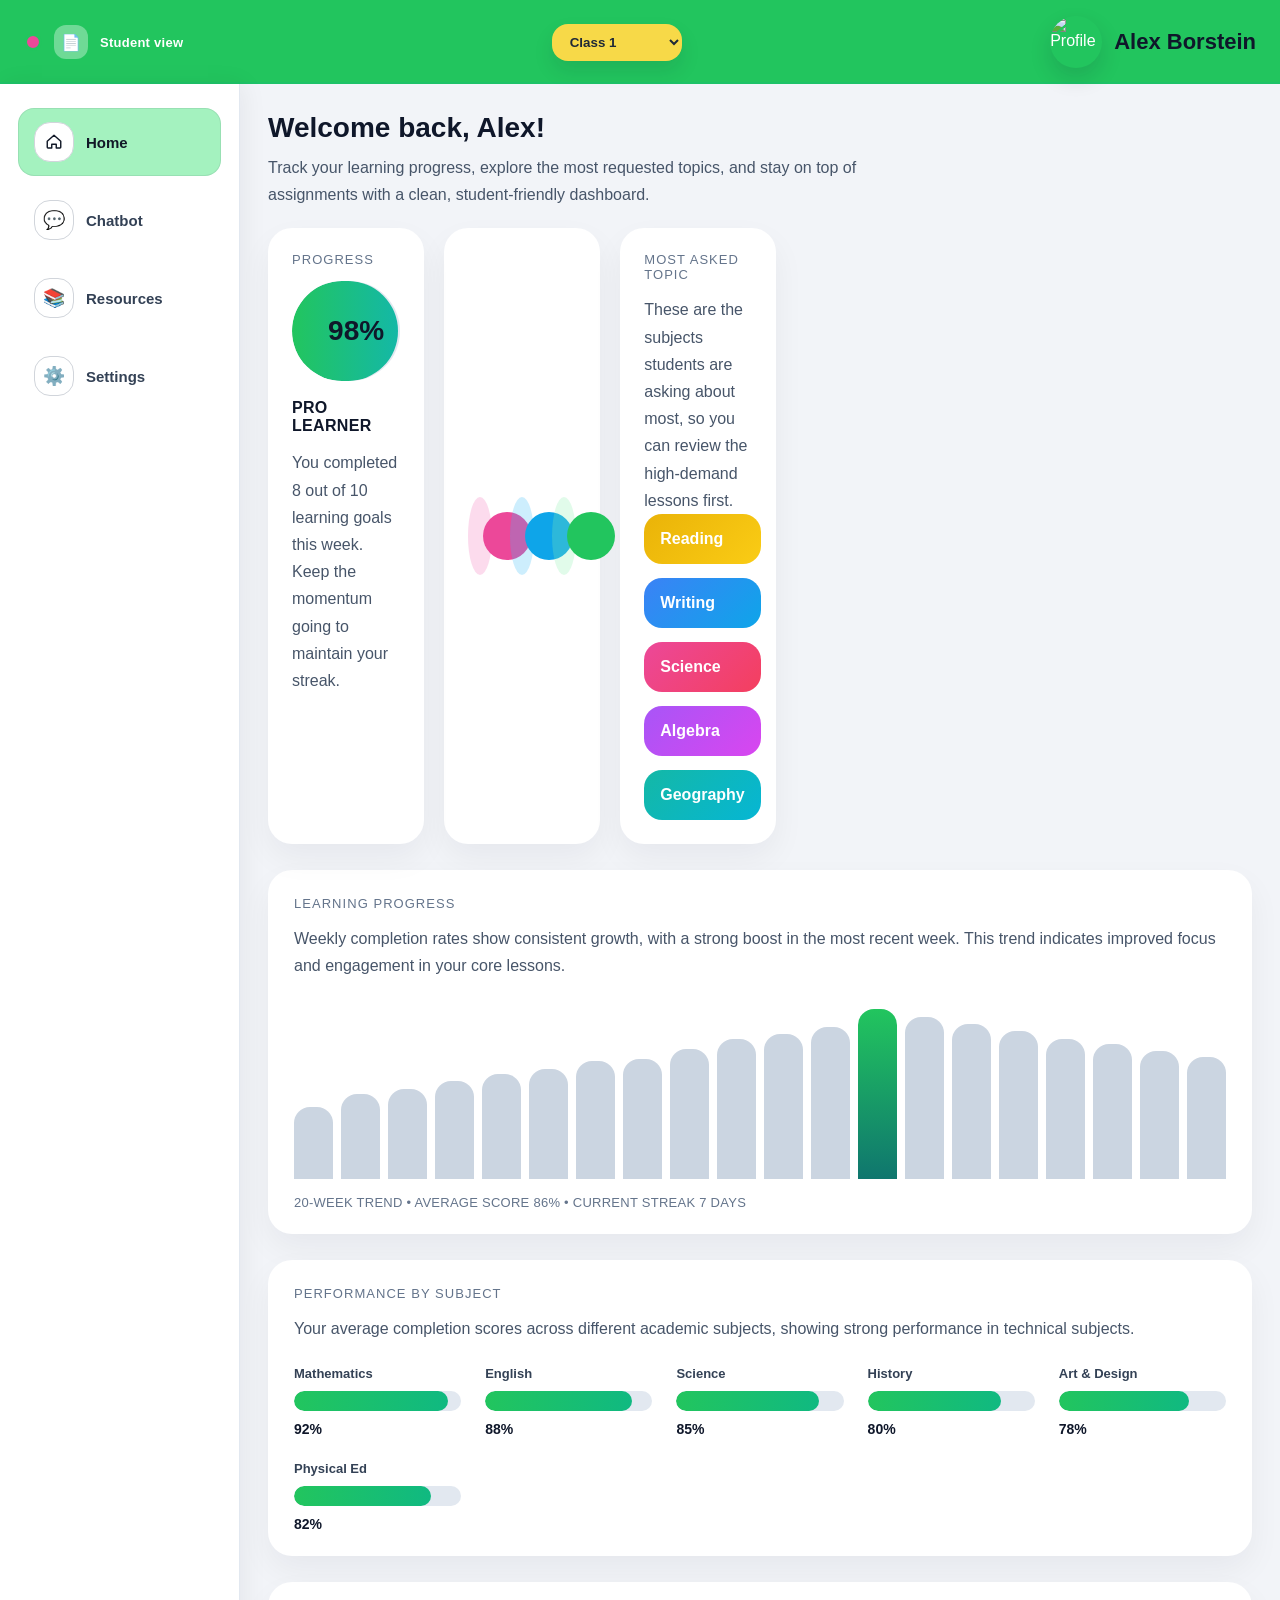
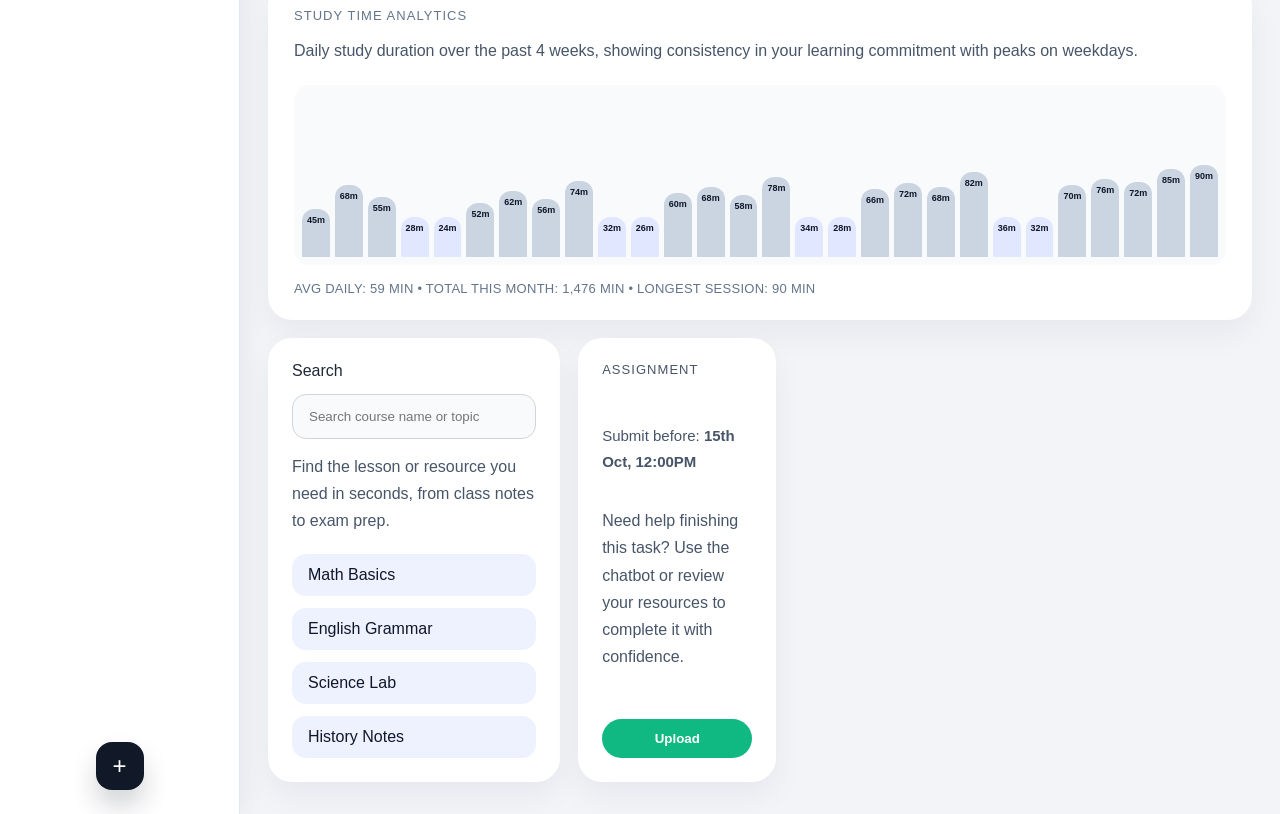
==== index.html @ 58eb0678 "updates the files" ====
﻿<!DOCTYPE html>
<html>
<head>
  <title>Student Dashboard</title>
  <link rel="stylesheet" href="css/style.css">
  <link rel="stylesheet" href="css/home.css">
  <link rel="icon" type="image/png" href="assets/logo.png">
</head>

<body>

  <!-- TOP BAR -->
  <header class="top-bar">
    <div class="top-left">
      <div class="status-dot"></div>
      <div class="top-icon">📄</div>
      <div class="top-label">Student view</div>
    </div>

    <div class="top-center">
      <select class="dropdown">
        <option>Class 1</option>
        <option>Class 2</option>
        <option>Class 3</option>
      </select>
    </div>

    <div class="top-right">
      <img src="assets/profile.png" alt="Profile" class="profile-avatar">
      <span class="profile-name">Alex Borstein</span>
    </div>
  </header>

  <!-- MAIN LAYOUT -->
  <div class="container">

    <!-- SIDEBAR -->
    <aside class="sidebar">
      <nav>
        <a href="index.html" class="nav-item active">
          <span class="nav-icon home-icon">
            <svg viewBox="0 0 24 24" fill="none" stroke="currentColor" stroke-width="1.9" stroke-linecap="round" stroke-linejoin="round">
              <path d="M3 11L12 3l9 8v8a1 1 0 0 1-1 1h-5v-5H9v5H4a1 1 0 0 1-1-1v-8Z" />
            </svg>
          </span>
          Home
        </a>
        <a href="chatbot.html" class="nav-item">
          <span class="nav-icon">💬</span>
          Chatbot
        </a>
        <a href="resources.html" class="nav-item">
          <span class="nav-icon">📚</span>
          Resources
        </a>
        <a href="settings.html" class="nav-item">
          <span class="nav-icon">⚙️</span>
          Settings
        </a>
      </nav>

      <div class="sidebar-footer">
        <button class="add-button">+</button>
      </div>
    </aside>

    <!-- CONTENT -->
    <main class="content">
      <div class="page-intro">
        <h1>Welcome back, Alex!</h1>
        <p>Track your learning progress, explore the most requested topics, and stay on top of assignments with a clean, student-friendly dashboard.</p>
      </div>
      <div class="dashboard-grid">

        <section class="summary-cards">
          <article class="card progress-card">
            <div class="card-title">Progress</div>
            <div class="progress-gauge">
              <div class="gauge-fill"></div>
              <span>98%</span>
            </div>
            <div class="card-note">PRO LEARNER</div>
            <p class="card-text">You completed 8 out of 10 learning goals this week. Keep the momentum going to maintain your streak.</p>
          </article>

          <article class="card rings-card">
            <div class="ring-list">
              <div class="ring-wrap">
                <div class="ring outer pink"></div>
                <div class="ring inner pink"></div>
              </div>
              <div class="ring-wrap">
                <div class="ring outer blue"></div>
                <div class="ring inner blue"></div>
              </div>
              <div class="ring-wrap">
                <div class="ring outer green"></div>
                <div class="ring inner green"></div>
              </div>
            </div>
          </article>

          <article class="card most-asked-card">
            <div class="card-title">Most asked topic</div>
            <p class="card-text">These are the subjects students are asking about most, so you can review the high-demand lessons first.</p>
            <div class="bar-list">
              <div class="bar-item gold"><span>Reading</span></div>
              <div class="bar-item blue"><span>Writing</span></div>
              <div class="bar-item red"><span>Science</span></div>
              <div class="bar-item purple"><span>Algebra</span></div>
              <div class="bar-item teal"><span>Geography</span></div>
            </div>
          </article>
        </section>

        <article class="card graph-card">
          <div class="card-title">Learning progress</div>
          <p class="card-text">Weekly completion rates show consistent growth, with a strong boost in the most recent week. This trend indicates improved focus and engagement in your core lessons.</p>
          <div class="graph-chart">
            <div class="bar" style="height: 72px;"></div>
            <div class="bar" style="height: 85px;"></div>
            <div class="bar" style="height: 90px;"></div>
            <div class="bar" style="height: 98px;"></div>
            <div class="bar" style="height: 105px;"></div>
            <div class="bar" style="height: 110px;"></div>
            <div class="bar" style="height: 118px;"></div>
            <div class="bar" style="height: 120px;"></div>
            <div class="bar" style="height: 130px;"></div>
            <div class="bar" style="height: 140px;"></div>
            <div class="bar" style="height: 145px;"></div>
            <div class="bar" style="height: 152px;"></div>
            <div class="bar active" style="height: 170px;"></div>
            <div class="bar" style="height: 162px;"></div>
            <div class="bar" style="height: 155px;"></div>
            <div class="bar" style="height: 148px;"></div>
            <div class="bar" style="height: 140px;"></div>
            <div class="bar" style="height: 135px;"></div>
            <div class="bar" style="height: 128px;"></div>
            <div class="bar" style="height: 122px;"></div>
          </div>
          <div class="graph-footer">20-week trend • average score 86% • current streak 7 days</div>
        </article>

        <article class="card graph-card-wide">
          <div class="card-title">Performance by subject</div>
          <p class="card-text">Your average completion scores across different academic subjects, showing strong performance in technical subjects.</p>
          <div class="subject-grid">
            <div class="subject-item">
              <div class="subject-name">Mathematics</div>
              <div class="subject-bar">
                <div class="subject-fill" style="width: 92%;"></div>
              </div>
              <div class="subject-score">92%</div>
            </div>
            <div class="subject-item">
              <div class="subject-name">English</div>
              <div class="subject-bar">
                <div class="subject-fill" style="width: 88%;"></div>
              </div>
              <div class="subject-score">88%</div>
            </div>
            <div class="subject-item">
              <div class="subject-name">Science</div>
              <div class="subject-bar">
                <div class="subject-fill" style="width: 85%;"></div>
              </div>
              <div class="subject-score">85%</div>
            </div>
            <div class="subject-item">
              <div class="subject-name">History</div>
              <div class="subject-bar">
                <div class="subject-fill" style="width: 80%;"></div>
              </div>
              <div class="subject-score">80%</div>
            </div>
            <div class="subject-item">
              <div class="subject-name">Art & Design</div>
              <div class="subject-bar">
                <div class="subject-fill" style="width: 78%;"></div>
              </div>
              <div class="subject-score">78%</div>
            </div>
            <div class="subject-item">
              <div class="subject-name">Physical Ed</div>
              <div class="subject-bar">
                <div class="subject-fill" style="width: 82%;"></div>
              </div>
              <div class="subject-score">82%</div>
            </div>
          </div>
        </article>

        <article class="card graph-card-wide">
          <div class="card-title">Study time analytics</div>
          <p class="card-text">Daily study duration over the past 4 weeks, showing consistency in your learning commitment with peaks on weekdays.</p>
          <div class="time-graph-chart">
            <div class="day-bar" style="height: 48px;"><span>45m</span></div>
            <div class="day-bar" style="height: 72px;"><span>68m</span></div>
            <div class="day-bar" style="height: 60px;"><span>55m</span></div>
            <div class="day-bar weekend" style="height: 32px;"><span>28m</span></div>
            <div class="day-bar weekend" style="height: 28px;"><span>24m</span></div>
            <div class="day-bar" style="height: 54px;"><span>52m</span></div>
            <div class="day-bar" style="height: 66px;"><span>62m</span></div>
            <div class="day-bar" style="height: 58px;"><span>56m</span></div>
            <div class="day-bar" style="height: 76px;"><span>74m</span></div>
            <div class="day-bar weekend" style="height: 35px;"><span>32m</span></div>
            <div class="day-bar weekend" style="height: 30px;"><span>26m</span></div>
            <div class="day-bar" style="height: 64px;"><span>60m</span></div>
            <div class="day-bar" style="height: 70px;"><span>68m</span></div>
            <div class="day-bar" style="height: 62px;"><span>58m</span></div>
            <div class="day-bar" style="height: 80px;"><span>78m</span></div>
            <div class="day-bar weekend" style="height: 38px;"><span>34m</span></div>
            <div class="day-bar weekend" style="height: 32px;"><span>28m</span></div>
            <div class="day-bar" style="height: 68px;"><span>66m</span></div>
            <div class="day-bar" style="height: 74px;"><span>72m</span></div>
            <div class="day-bar" style="height: 70px;"><span>68m</span></div>
            <div class="day-bar" style="height: 85px;"><span>82m</span></div>
            <div class="day-bar weekend" style="height: 40px;"><span>36m</span></div>
            <div class="day-bar weekend" style="height: 36px;"><span>32m</span></div>
            <div class="day-bar" style="height: 72px;"><span>70m</span></div>
            <div class="day-bar" style="height: 78px;"><span>76m</span></div>
            <div class="day-bar" style="height: 75px;"><span>72m</span></div>
            <div class="day-bar" style="height: 88px;"><span>85m</span></div>
            <div class="day-bar" style="height: 92px;"><span>90m</span></div>
          </div>
          <div class="time-graph-footer">Avg daily: 59 min • Total this month: 1,476 min • Longest session: 90 min</div>
        </article>

        <section class="bottom-grid">
          <article class="card search-card">
            <div class="search-header">
              <span>Search</span>
              <input type="text" placeholder="Search course name or topic" />
            </div>
            <p class="card-text">Find the lesson or resource you need in seconds, from class notes to exam prep.</p>
            <ul class="search-list">
              <li>Math Basics</li>
              <li>English Grammar</li>
              <li>Science Lab</li>
              <li>History Notes</li>
            </ul>
          </article>

          <article class="card assignment-card">
            <div class="assignment-title">Assignment</div>
            <p class="due-text">Submit before: <strong>15th Oct, 12:00PM</strong></p>
            <p class="card-text">Need help finishing this task? Use the chatbot or review your resources to complete it with confidence.</p>
            <button class="upload-button">Upload</button>
          </article>
        </section>

      </div>
    </main>

  </div>

</body>
</html>
---- css/style.css ----
﻿* {
  box-sizing: border-box;
}

body {
  margin: 0;
  font-family: 'Inter', Arial, sans-serif;
  background: #f2f4f8;
  color: #1f2937;
}

button,
input,
select {
  font-family: inherit;
}

.top-bar {
  display: flex;
  align-items: center;
  justify-content: space-between;
  padding: 16px 24px;
  background: #22c55e;
  color: #ffffff;
  min-height: 64px;
  box-shadow: inset 0 -2px 0 rgba(16, 185, 129, 0.25);
}

.top-left,
.top-right {
  display: flex;
  align-items: center;
  gap: 12px;
}

.top-center {
  flex: 1;
  display: flex;
  justify-content: center;
}

.status-dot {
  width: 18px;
  height: 18px;
  border-radius: 50%;
  background: #ec4899;
  border: 3px solid #22c55e;
}

.top-icon {
  width: 34px;
  height: 34px;
  display: grid;
  place-items: center;
  background: rgba(255, 255, 255, 0.35);
  border-radius: 12px;
  font-size: 16px;
}

.top-label {
  font-weight: 700;
  font-size: 13px;
  letter-spacing: 0.02em;
}

.dropdown {
  padding: 10px 14px;
  border-radius: 16px;
  border: none;
  background-color: #f7d948;
  color: #1f2937;
  font-weight: 700;
  min-width: 130px;
  box-shadow: 0 10px 20px rgba(15, 23, 42, 0.1);
}

.profile-avatar {
  width: 52px;
  height: 52px;
  border-radius: 50%;
  object-fit: cover;
  box-shadow: 0 10px 22px rgba(15, 23, 42, 0.14);
}

.profile-name {
  font-size: 22px;
  font-weight: 700;
  color: #0f172a;
}

.container {
  display: grid;
  grid-template-columns: 240px 1fr;
  min-height: calc(100vh - 64px);
}

.sidebar {
  padding: 24px 18px;
  background: #ffffff;
  border-right: 1px solid #e2e8f0;
  box-shadow: 4px 0 24px rgba(15, 23, 42, 0.06);
  display: flex;
  flex-direction: column;
  justify-content: space-between;
}

nav {
  display: flex;
  flex-direction: column;
  gap: 10px;
}

.nav-item {
  display: flex;
  align-items: center;
  gap: 12px;
  padding: 14px 16px;
  border-radius: 16px;
  text-decoration: none;
  color: #334155;
  font-size: 15px;
  font-weight: 700;
  transition: transform 0.2s ease, background 0.2s ease, box-shadow 0.2s ease;
}

.nav-item:hover {
  background: #f4f9f5;
  transform: translateX(2px);
}

.nav-item.active {
  background: #a4f2bf;
  color: #111827;
  box-shadow: inset 0 0 0 1px rgba(15, 23, 42, 0.08);
}

.nav-icon {
  width: 40px;
  height: 40px;
  display: grid;
  place-items: center;
  border-radius: 16px;
  background: #ffffff;
  color: #111827;
  font-size: 18px;
  border: 1px solid #d1d5db;
}

.nav-item.active .nav-icon {
  background: #ffffff;
  border-color: #d1d5db;
}

.nav-item .nav-icon svg {
  width: 18px;
  height: 18px;
}

.sidebar-footer {
  display: flex;
  justify-content: center;
  margin-top: 16px;
}

.add-button {
  width: 48px;
  height: 48px;
  border-radius: 16px;
  border: none;
  background: #111827;
  color: white;
  font-size: 24px;
  cursor: pointer;
  box-shadow: 0 16px 26px rgba(17, 24, 39, 0.18);
}


.content {
  padding: 28px 28px 32px 28px;
}


.content {
  padding: 28px 28px 32px 28px;
}

.page-intro {
  margin-bottom: 20px;
}

.page-intro h1 {
  margin: 0;
  font-size: 28px;
  color: #0f172a;
}

.page-intro p {
  margin: 10px 0 0;
  color: #475569;
  max-width: 620px;
  line-height: 1.7;
}

.card-text {
  margin: 14px 0 0;
  color: #475569;
  line-height: 1.7;
}

.dashboard-grid {
  display: grid;
  gap: 18px;
  grid-template-columns: 1fr 0.9fr;
}

.summary-cards,
.side-cards {
  display: grid;
  gap: 20px;
}

.summary-cards {
  grid-template-columns: repeat(3, minmax(0, 1fr));
}

.card {
  background: white;
  border-radius: 24px;
  padding: 24px;
  box-shadow: 0 14px 32px rgba(15, 23, 42, 0.05);
}

.card-title {
  display: block;
  margin-bottom: 14px;
  font-size: 13px;
  letter-spacing: 0.08em;
  text-transform: uppercase;
  color: #64748b;
}
---- css/home.css ----
.progress-card {
  position: relative;
}

.progress-gauge {
  position: relative;
  width: 100%;
  height: 100px;
  border-radius: 90px;
  background: #e2e8f0;
  overflow: hidden;
}

.gauge-fill {
  position: absolute;
  left: 0;
  top: 0;
  bottom: 0;
  width: 98%;
  background: linear-gradient(90deg, #22c55e, #14b8a6);
  border-radius: 90px;
}

.progress-gauge span {
  position: absolute;
  right: 16px;
  top: 50%;
  transform: translateY(-50%);
  font-size: 28px;
  font-weight: 800;
  color: #0f172a;
}

.card-note {
  margin-top: 18px;
  color: #0f172a;
  font-weight: 700;
  letter-spacing: 0.02em;
}

.stat-card p,
.topic-card p,
.assignment-card p {
  margin: 0;
  line-height: 1.7;
  color: #475569;
}

.rings-card {
  display: flex;
  align-items: center;
  justify-content: center;
  min-height: 170px;
}

.ring-list {
  display: flex;
  align-items: center;
  justify-content: space-between;
  gap: 18px;
  width: 100%;
}

.ring-wrap {
  position: relative;
  width: 78px;
  height: 78px;
}

.ring {
  border-radius: 50%;
  position: absolute;
  top: 0;
  left: 0;
}

.ring.outer {
  width: 100%;
  height: 100%;
  opacity: 0.25;
}

.ring.inner {
  width: 48px;
  height: 48px;
  top: 15px;
  left: 15px;
}

.ring.pink.outer { background: #f472b6; }
.ring.pink.inner { background: #ec4899; }

.ring.blue.outer { background: #38bdf8; }
.ring.blue.inner { background: #0ea5e9; }

.ring.green.outer { background: #86efac; }
.ring.green.inner { background: #22c55e; }

.most-asked-card .bar-list {
  display: grid;
  gap: 14px;
}

.bar-item {
  display: flex;
  align-items: center;
  justify-content: space-between;
  padding: 16px;
  border-radius: 18px;
  color: white;
  font-weight: 700;
}

.bar-item.gold {
  background: linear-gradient(135deg, #eab308, #facc15);
}

.bar-item.blue {
  background: linear-gradient(135deg, #3b82f6, #0ea5e9);
}

.bar-item.red {
  background: linear-gradient(135deg, #ec4899, #f43f5e);
}

.bar-item.purple {
  background: linear-gradient(135deg, #a855f7, #d946ef);
}

.bar-item.teal {
  background: linear-gradient(135deg, #14b8a6, #06b6d4);
}

.graph-card {
  grid-column: 1 / -1;
  padding: 26px 26px 24px 26px;
  margin-top: 8px;
}

.graph-card .card-text {
  margin-top: 10px;
}

.graph-chart {
  display: flex;
  align-items: flex-end;
  gap: 8px;
  margin-top: 20px;
  min-height: 180px;
}

.graph-footer {
  margin-top: 16px;
  color: #64748b;
  font-size: 13px;
  letter-spacing: 0.02em;
  text-transform: uppercase;
}

.graph-card-wide {
  grid-column: 1 / -1;
  margin-top: 8px;
  padding: 26px 26px 24px 26px;
}

.subject-grid {
  display: grid;
  grid-template-columns: repeat(auto-fit, minmax(140px, 1fr));
  gap: 24px;
  margin-top: 24px;
}

.subject-item {
  display: flex;
  flex-direction: column;
  gap: 10px;
}

.subject-name {
  font-size: 13px;
  font-weight: 700;
  color: #334155;
}

.subject-bar {
  width: 100%;
  height: 20px;
  background: #e2e8f0;
  border-radius: 12px;
  overflow: hidden;
}

.subject-fill {
  height: 100%;
  background: linear-gradient(90deg, #22c55e, #10b981);
  border-radius: 12px;
}

.subject-score {
  font-size: 14px;
  font-weight: 800;
  color: #0f172a;
}

.time-graph-chart {
  display: flex;
  align-items: flex-end;
  gap: 5px;
  margin-top: 20px;
  min-height: 180px;
  padding: 16px 8px 8px;
  background: #f8fafc;
  border-radius: 16px;
}

.day-bar {
  flex: 1;
  min-height: 40px;
  border-radius: 12px 12px 0 0;
  background: #cbd5e1;
  position: relative;
}

.day-bar.weekend {
  background: #e0e7ff;
}

.day-bar span {
  position: absolute;
  top: 6px;
  left: 50%;
  transform: translateX(-50%);
  font-size: 9px;
  font-weight: 700;
  color: #0f172a;
  width: 100%;
  text-align: center;
}

.time-graph-footer {
  margin-top: 16px;
  color: #64748b;
  font-size: 13px;
  letter-spacing: 0.02em;
  text-transform: uppercase;
}

.search-card input {
  width: 100%;
  padding: 12px 14px;
  margin-top: 14px;
  border-radius: 12px;
  border: 1px solid #cbd5e1;
  background: #f8fafc;
}

.assignment-card {
  display: flex;
  flex-direction: column;
  justify-content: space-between;
  min-height: 210px;
}

.bar {
  flex: 1;
  min-height: 70px;
  border-radius: 16px 16px 0 0;
  background: #cbd5e1;
  position: relative;
}

.bar.highlight,
.bar.active {
  background: linear-gradient(180deg, #22c55e, #0f766e);
}

.bar span {
  position: absolute;
  top: 10px;
  left: 50%;
  transform: translateX(-50%);
  font-size: 10px;
  font-weight: 800;
  color: #0f172a;
}

.bottom-grid {
  display: grid;
  grid-template-columns: 1.4fr 0.95fr;
  gap: 18px;
}

.search-card input {
  width: 100%;
  padding: 14px 16px;
  margin-top: 14px;
  border-radius: 14px;
  border: 1px solid #d1d5db;
  background: #f8fafc;
}

.search-list {
  list-style: none;
  padding: 0;
  margin: 20px 0 0 0;
  display: grid;
  gap: 12px;
}

.search-list li {
  padding: 12px 16px;
  background: #eef2ff;
  border-radius: 14px;
  color: #0f172a;
}

.assignment-card {
  display: flex;
  flex-direction: column;
  justify-content: space-between;
  min-height: 210px;
}

.assignment-title {
  font-size: 13px;
  text-transform: uppercase;
  letter-spacing: 0.08em;
  color: #475569;
  margin-bottom: 14px;
}

.due-text {
  font-size: 15px;
  color: #334155;
  line-height: 1.7;
}

.upload-button {
  margin-top: 16px;
  padding: 12px 18px;
  border-radius: 999px;
  border: none;
  background: #10b981;
  color: white;
  font-weight: 700;
  cursor: pointer;
  transition: background 0.2s ease;
}

.upload-button:hover {
  background: #0f766e;
}

@media (max-width: 1200px) {
  .dashboard-grid {
    grid-template-columns: 1fr;
  }
  .bottom-grid {
    grid-template-columns: 1fr;
  }
  .summary-cards {
    grid-template-columns: 1fr;
  }
  .top-bar {
    flex-wrap: wrap;
    gap: 14px;
  }
  .container {
    grid-template-columns: 1fr;
  }
}
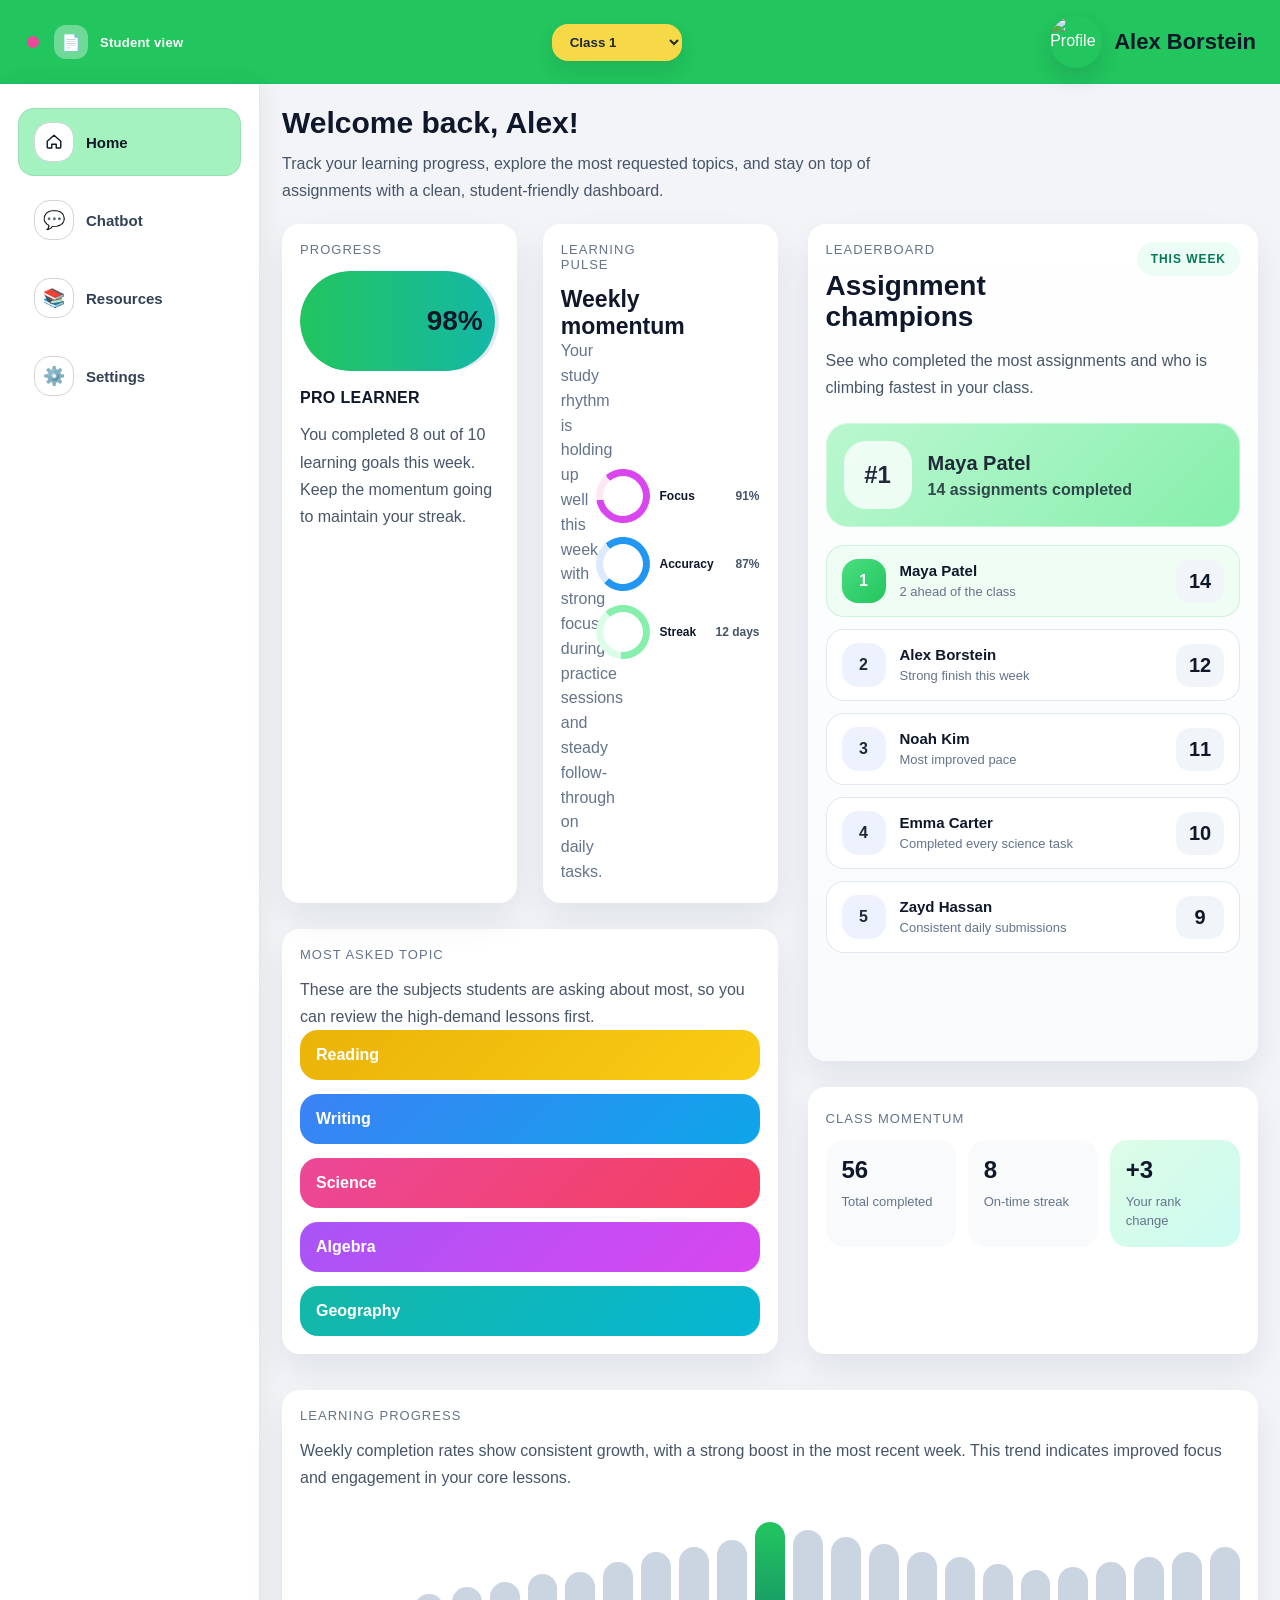
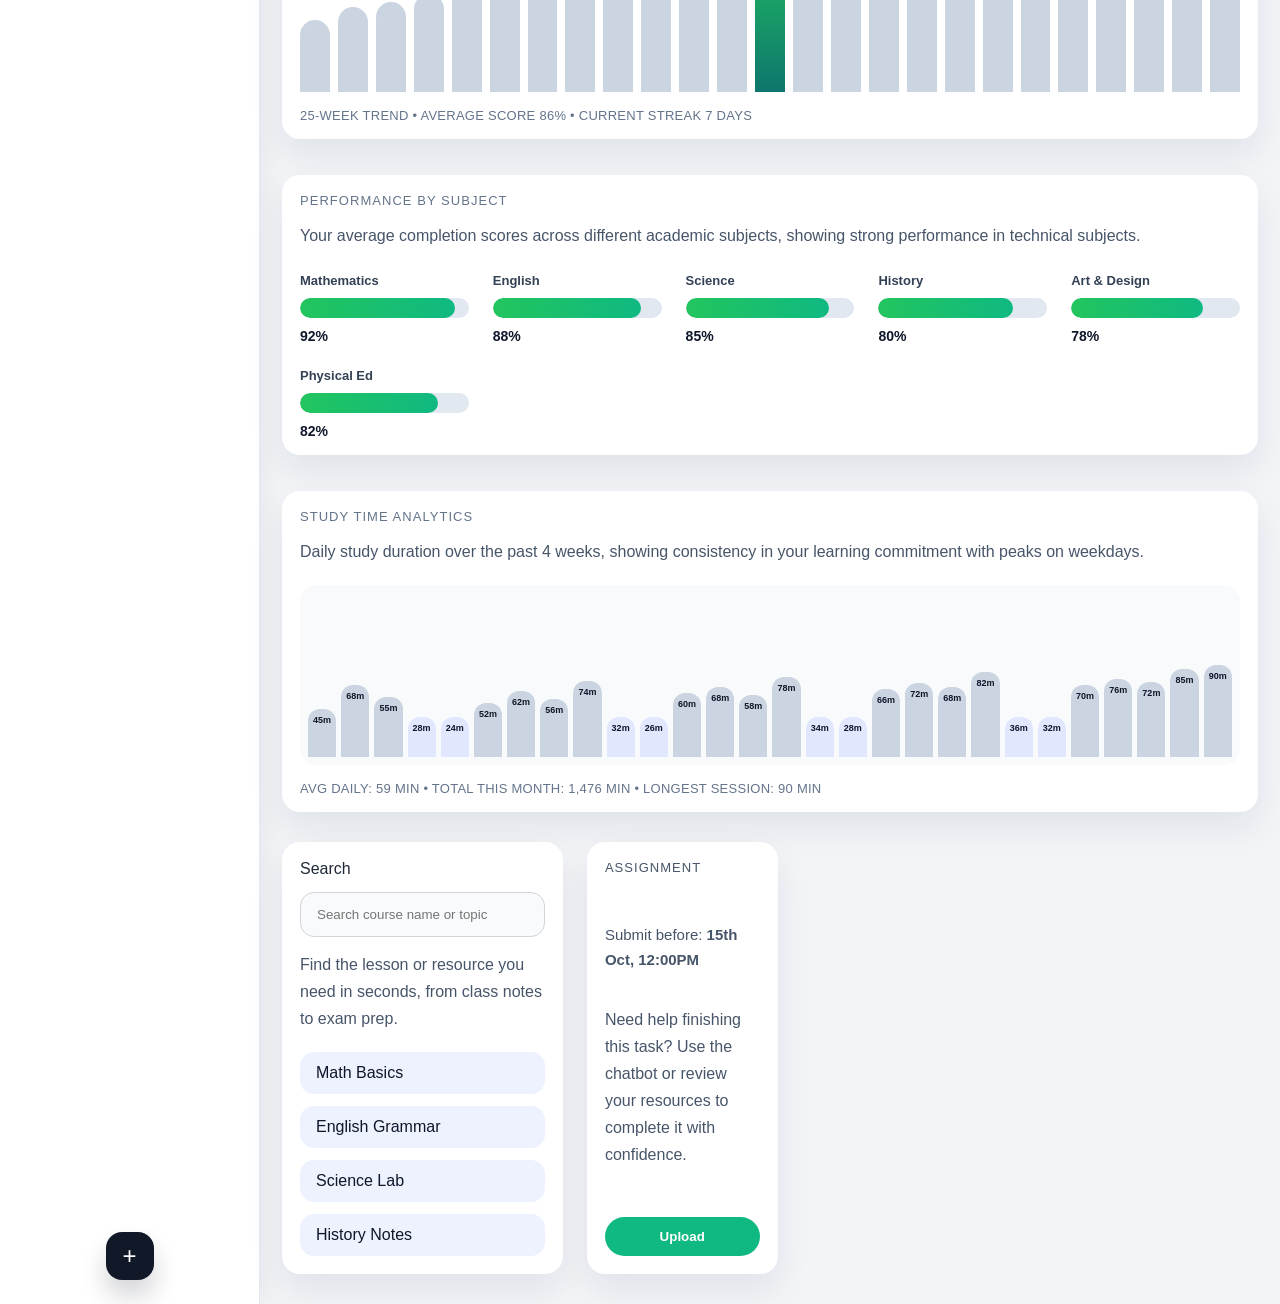
==== commit 0d0b8801: ""Made some changes to the Home and Chatbot page" Co-authored-by: Copilot <copilot@github.com>" ====
--- a/index.html
+++ b/index.html
@@ -84,18 +84,34 @@
           </article>
 
           <article class="card rings-card">
-            <div class="ring-list">
-              <div class="ring-wrap">
-                <div class="ring outer pink"></div>
-                <div class="ring inner pink"></div>
-              </div>
-              <div class="ring-wrap">
-                <div class="ring outer blue"></div>
-                <div class="ring inner blue"></div>
-              </div>
-              <div class="ring-wrap">
-                <div class="ring outer green"></div>
-                <div class="ring inner green"></div>
+            <div class="rings-layout">
+              <div class="rings-copy">
+                <div class="card-title">Learning Pulse</div>
+                <h3>Weekly momentum</h3>
+                <p class="ring-summary">Your study rhythm is holding up well this week, with strong focus during practice sessions and steady follow-through on daily tasks.</p>
+              </div>
+              <div class="ring-list">
+                <div class="ring-stat">
+                  <div class="ring-wrap arc-ring pink">
+                    <div class="ring-hole"></div>
+                  </div>
+                  <strong>Focus</strong>
+                  <span>91%</span>
+                </div>
+                <div class="ring-stat">
+                  <div class="ring-wrap arc-ring blue">
+                    <div class="ring-hole"></div>
+                  </div>
+                  <strong>Accuracy</strong>
+                  <span>87%</span>
+                </div>
+                <div class="ring-stat">
+                  <div class="ring-wrap arc-ring green">
+                    <div class="ring-hole"></div>
+                  </div>
+                  <strong>Streak</strong>
+                  <span>12 days</span>
+                </div>
               </div>
             </div>
           </article>
@@ -112,6 +128,88 @@
             </div>
           </article>
         </section>
+
+        <aside class="side-cards">
+          <article class="card leaderboard-card">
+            <div class="leaderboard-header">
+              <div>
+                <div class="card-title">Leaderboard</div>
+                <h2>Assignment champions</h2>
+              </div>
+              <div class="leaderboard-badge">This week</div>
+            </div>
+            <p class="card-text">See who completed the most assignments and who is climbing fastest in your class.</p>
+
+            <div class="leaderboard-top">
+              <div class="leaderboard-crown">#1</div>
+              <div class="leaderboard-top-copy">
+                <strong>Maya Patel</strong>
+                <span>14 assignments completed</span>
+              </div>
+            </div>
+
+            <div class="leaderboard-list">
+              <div class="leaderboard-row leader-first">
+                <div class="leader-rank">1</div>
+                <div class="leader-student">
+                  <strong>Maya Patel</strong>
+                  <span>2 ahead of the class</span>
+                </div>
+                <div class="leader-score">14</div>
+              </div>
+              <div class="leaderboard-row">
+                <div class="leader-rank">2</div>
+                <div class="leader-student">
+                  <strong>Alex Borstein</strong>
+                  <span>Strong finish this week</span>
+                </div>
+                <div class="leader-score">12</div>
+              </div>
+              <div class="leaderboard-row">
+                <div class="leader-rank">3</div>
+                <div class="leader-student">
+                  <strong>Noah Kim</strong>
+                  <span>Most improved pace</span>
+                </div>
+                <div class="leader-score">11</div>
+              </div>
+              <div class="leaderboard-row">
+                <div class="leader-rank">4</div>
+                <div class="leader-student">
+                  <strong>Emma Carter</strong>
+                  <span>Completed every science task</span>
+                </div>
+                <div class="leader-score">10</div>
+              </div>
+              <div class="leaderboard-row">
+                <div class="leader-rank">5</div>
+                <div class="leader-student">
+                  <strong>Zayd Hassan</strong>
+                  <span>Consistent daily submissions</span>
+                </div>
+                <div class="leader-score">9</div>
+              </div>
+            </div>
+          </article>
+
+          <article class="card leaderboard-summary-card">
+            <div class="card-title">Class Momentum</div>
+            <div class="leaderboard-summary-grid">
+              <div class="summary-pill">
+                <strong>56</strong>
+                <span>Total completed</span>
+              </div>
+              <div class="summary-pill">
+                <strong>8</strong>
+                <span>On-time streak</span>
+              </div>
+              <div class="summary-pill highlight">
+                <strong>+3</strong>
+                <span>Your rank change</span>
+              </div>
+            </div>
+          </article>
+        </aside>
 
         <article class="card graph-card">
           <div class="card-title">Learning progress</div>
@@ -137,8 +235,13 @@
             <div class="bar" style="height: 135px;"></div>
             <div class="bar" style="height: 128px;"></div>
             <div class="bar" style="height: 122px;"></div>
+            <div class="bar" style="height: 125px;"></div>
+            <div class="bar" style="height: 130px;"></div>
+            <div class="bar" style="height: 135px;"></div>
+            <div class="bar" style="height: 140px;"></div>
+            <div class="bar" style="height: 145px;"></div>
           </div>
-          <div class="graph-footer">20-week trend • average score 86% • current streak 7 days</div>
+          <div class="graph-footer">25-week trend • average score 86% • current streak 7 days</div>
         </article>
 
         <article class="card graph-card-wide">
--- a/css/style.css
+++ b/css/style.css
@@ -110,6 +110,18 @@
   gap: 10px;
 }
 
+.container {
+  display: grid;
+  grid-template-columns: 260px minmax(0, 1fr);
+  min-height: calc(100vh - 64px);
+}
+
+@media (max-width: 1000px) {
+  .container {
+    grid-template-columns: 1fr;
+  }
+}
+
 .nav-item {
   display: flex;
   align-items: center;
@@ -176,12 +188,12 @@
 
 
 .content {
-  padding: 28px 28px 32px 28px;
+  padding: 22px 22px 30px 22px;
 }
 
 
 .content {
-  padding: 28px 28px 32px 28px;
+  padding: 22px 22px 30px 22px;
 }
 
 .page-intro {
@@ -190,7 +202,7 @@
 
 .page-intro h1 {
   margin: 0;
-  font-size: 28px;
+  font-size: 30px;
   color: #0f172a;
 }
 
@@ -209,25 +221,25 @@
 
 .dashboard-grid {
   display: grid;
-  gap: 18px;
-  grid-template-columns: 1fr 0.9fr;
+  gap: 30px;
+  grid-template-columns: 1.1fr 1fr;
 }
 
 .summary-cards,
 .side-cards {
   display: grid;
-  gap: 20px;
+  gap: 26px;
 }
 
 .summary-cards {
-  grid-template-columns: repeat(3, minmax(0, 1fr));
+  grid-template-columns: repeat(2, minmax(0, 1fr));
 }
 
 .card {
   background: white;
-  border-radius: 24px;
-  padding: 24px;
-  box-shadow: 0 14px 32px rgba(15, 23, 42, 0.05);
+  border-radius: 18px;
+  padding: 18px;
+  box-shadow: 0 16px 34px rgba(15, 23, 42, 0.08);
 }
 
 .card-title {
@@ -237,4 +249,4 @@
   letter-spacing: 0.08em;
   text-transform: uppercase;
   color: #64748b;
-}+}
--- a/css/home.css
+++ b/css/home.css
@@ -48,30 +48,123 @@
 
 .rings-card {
   display: flex;
-  align-items: center;
+  align-items: stretch;
   justify-content: center;
   min-height: 170px;
 }
 
+.rings-layout {
+  display: grid;
+  grid-template-columns: minmax(0, 1fr) 164px;
+  align-items: center;
+  gap: 14px;
+  width: 100%;
+  min-height: 170px;
+}
+
+.rings-copy {
+  display: flex;
+  flex-direction: column;
+  justify-content: space-between;
+  min-height: 140px;
+  flex: 1;
+}
+
+.rings-copy h3 {
+  margin: 0;
+  font-size: 23px;
+  line-height: 1.15;
+  color: #0f172a;
+}
+
 .ring-list {
   display: flex;
+  flex-direction: column;
+  align-items: stretch;
+  gap: 14px;
+  width: 164px;
+  flex-shrink: 0;
+}
+
+.ring-stat {
+  display: grid;
+  grid-template-columns: 54px minmax(0, 1fr) auto;
   align-items: center;
-  justify-content: space-between;
-  gap: 18px;
-  width: 100%;
+  gap: 10px;
+  width: 164px;
+  text-align: left;
 }
 
 .ring-wrap {
   position: relative;
-  width: 78px;
-  height: 78px;
-}
-
-.ring {
+  width: 54px;
+  height: 54px;
+}
+
+.arc-ring {
   border-radius: 50%;
+  transform: rotate(-40deg);
+}
+
+.arc-ring.pink {
+  background: conic-gradient(#d946ef 0 300deg, #fce7f3 300deg 360deg);
+}
+
+.arc-ring.blue {
+  background: conic-gradient(#2196f3 0 265deg, #dbeafe 265deg 360deg);
+}
+
+.arc-ring.green {
+  background: conic-gradient(#86efac 0 225deg, #dcfce7 225deg 360deg);
+}
+
+.ring-hole {
   position: absolute;
-  top: 0;
-  left: 0;
+  inset: 7px;
+  border-radius: 50%;
+  background: #ffffff;
+}
+
+.ring.outer,
+.ring.inner {
+  display: none;
+}
+
+.ring-stat strong {
+  font-size: 12px;
+  color: #0f172a;
+  white-space: nowrap;
+}
+
+.ring-stat span {
+  color: #475569;
+  font-size: 12px;
+  font-weight: 700;
+  white-space: nowrap;
+}
+
+.ring-summary {
+  margin: 0;
+  color: #64748b;
+  line-height: 1.55;
+  max-width: 215px;
+}
+
+@media (max-width: 900px) {
+  .rings-layout {
+    flex-direction: column;
+    align-items: stretch;
+    grid-template-columns: 1fr;
+  }
+
+  .ring-list {
+    width: 100%;
+  }
+
+  .ring-stat {
+    width: 100%;
+    text-align: left;
+  }
 }
 
 .ring.outer {
@@ -95,6 +188,10 @@
 
 .ring.green.outer { background: #86efac; }
 .ring.green.inner { background: #22c55e; }
+
+.most-asked-card {
+  grid-column: 1 / -1;
+}
 
 .most-asked-card .bar-list {
   display: grid;
@@ -131,10 +228,180 @@
   background: linear-gradient(135deg, #14b8a6, #06b6d4);
 }
 
+.leaderboard-card {
+  background: linear-gradient(180deg, #ffffff 0%, #f8fafc 100%);
+}
+
+.leaderboard-header {
+  display: flex;
+  align-items: flex-start;
+  justify-content: space-between;
+  gap: 16px;
+}
+
+.leaderboard-header h2 {
+  margin: 0;
+  font-size: 28px;
+  line-height: 1.1;
+  color: #0f172a;
+}
+
+.leaderboard-badge {
+  padding: 10px 14px;
+  border-radius: 999px;
+  background: #ecfdf5;
+  color: #047857;
+  font-size: 12px;
+  font-weight: 800;
+  letter-spacing: 0.08em;
+  text-transform: uppercase;
+  white-space: nowrap;
+}
+
+.leaderboard-top {
+  display: flex;
+  align-items: center;
+  gap: 16px;
+  margin-top: 22px;
+  padding: 18px;
+  border-radius: 22px;
+  background: linear-gradient(135deg, #bbf7d0, #86efac);
+  color: #1f2937;
+  box-shadow: inset 0 0 0 1px rgba(255, 255, 255, 0.35);
+}
+
+.leaderboard-crown {
+  width: 68px;
+  height: 68px;
+  display: grid;
+  place-items: center;
+  border-radius: 22px;
+  background: rgba(255, 255, 255, 0.78);
+  font-size: 24px;
+  font-weight: 900;
+}
+
+.leaderboard-top-copy {
+  display: flex;
+  flex-direction: column;
+  gap: 6px;
+}
+
+.leaderboard-top-copy strong {
+  font-size: 20px;
+}
+
+.leaderboard-top-copy span {
+  color: rgba(15, 23, 42, 0.78);
+  font-weight: 600;
+}
+
+.leaderboard-list {
+  display: grid;
+  gap: 12px;
+  margin-top: 18px;
+}
+
+.leaderboard-row {
+  display: grid;
+  grid-template-columns: 44px minmax(0, 1fr) 56px;
+  align-items: center;
+  gap: 14px;
+  padding: 14px 16px;
+  border-radius: 18px;
+  background: #ffffff;
+  box-shadow: inset 0 0 0 1px #e2e8f0;
+}
+
+.leader-first {
+  background: #f0fdf4;
+  box-shadow: inset 0 0 0 1px rgba(34, 197, 94, 0.18);
+}
+
+.leader-rank {
+  width: 44px;
+  height: 44px;
+  display: grid;
+  place-items: center;
+  border-radius: 16px;
+  background: #eef2ff;
+  color: #1e293b;
+  font-weight: 800;
+}
+
+.leader-first .leader-rank {
+  background: linear-gradient(135deg, #4ade80, #22c55e);
+  color: #ffffff;
+}
+
+.leader-student {
+  min-width: 0;
+  display: flex;
+  flex-direction: column;
+  gap: 4px;
+}
+
+.leader-student strong {
+  font-size: 15px;
+  color: #0f172a;
+}
+
+.leader-student span {
+  color: #64748b;
+  font-size: 13px;
+  line-height: 1.4;
+}
+
+.leader-score {
+  justify-self: end;
+  min-width: 48px;
+  padding: 10px 0;
+  border-radius: 14px;
+  background: #f1f5f9;
+  text-align: center;
+  font-size: 20px;
+  font-weight: 800;
+  color: #0f172a;
+}
+
+.leaderboard-summary-card {
+  padding-top: 24px;
+}
+
+.leaderboard-summary-grid {
+  display: grid;
+  grid-template-columns: repeat(3, minmax(0, 1fr));
+  gap: 12px;
+}
+
+.summary-pill {
+  display: flex;
+  flex-direction: column;
+  gap: 8px;
+  padding: 16px;
+  border-radius: 18px;
+  background: #f8fafc;
+}
+
+.summary-pill strong {
+  font-size: 24px;
+  color: #0f172a;
+}
+
+.summary-pill span {
+  color: #64748b;
+  font-size: 13px;
+  line-height: 1.5;
+}
+
+.summary-pill.highlight {
+  background: linear-gradient(135deg, #dcfce7, #ccfbf1);
+}
+
 .graph-card {
   grid-column: 1 / -1;
-  padding: 26px 26px 24px 26px;
-  margin-top: 8px;
+  padding: 18px 18px 16px 18px;
+  margin-top: 6px;
 }
 
 .graph-card .card-text {
@@ -159,8 +426,8 @@
 
 .graph-card-wide {
   grid-column: 1 / -1;
-  margin-top: 8px;
-  padding: 26px 26px 24px 26px;
+  margin-top: 6px;
+  padding: 18px 18px 16px 18px;
 }
 
 .subject-grid {
@@ -287,7 +554,7 @@
 .bottom-grid {
   display: grid;
   grid-template-columns: 1.4fr 0.95fr;
-  gap: 18px;
+  gap: 24px;
 }
 
 .search-card input {
@@ -361,6 +628,9 @@
   .summary-cards {
     grid-template-columns: 1fr;
   }
+  .leaderboard-summary-grid {
+    grid-template-columns: 1fr;
+  }
   .top-bar {
     flex-wrap: wrap;
     gap: 14px;
@@ -369,3 +639,9 @@
     grid-template-columns: 1fr;
   }
 }
+
+@media (max-width: 720px) {
+  .summary-cards {
+    grid-template-columns: 1fr;
+  }
+}
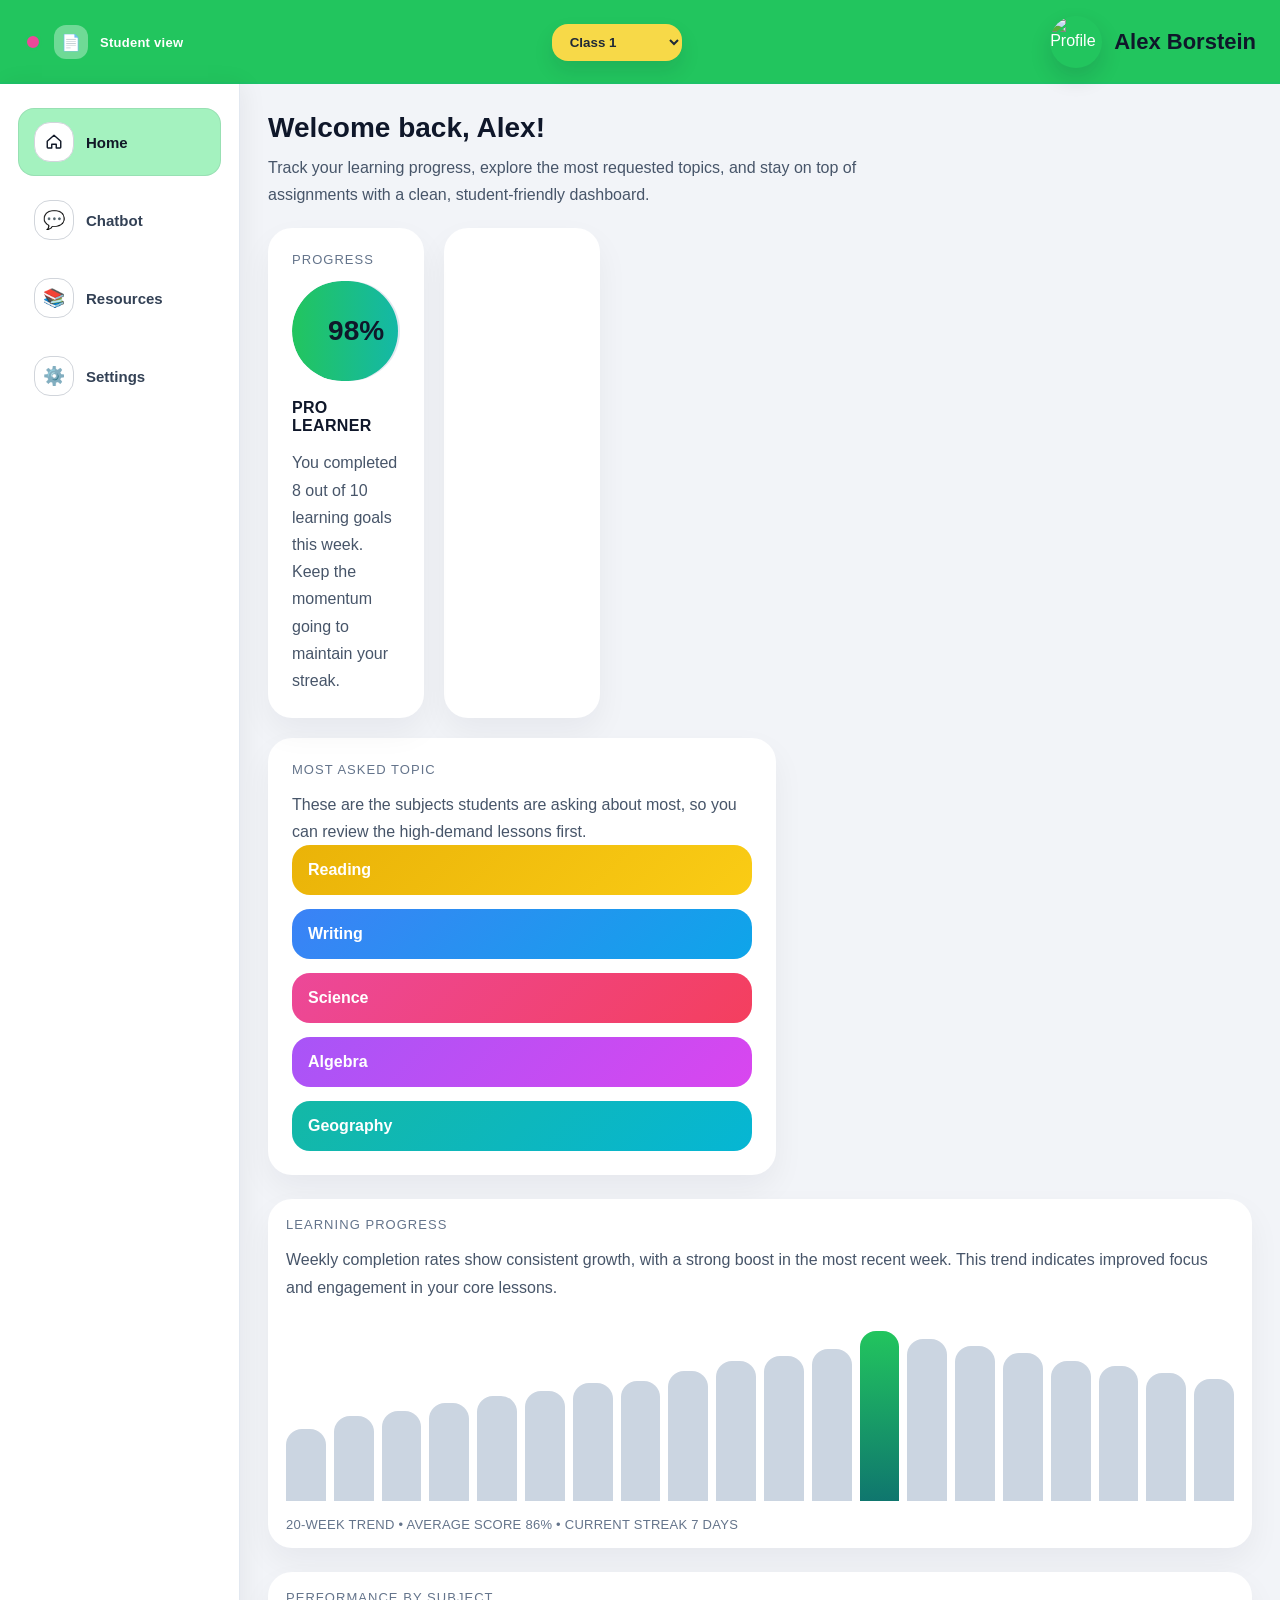
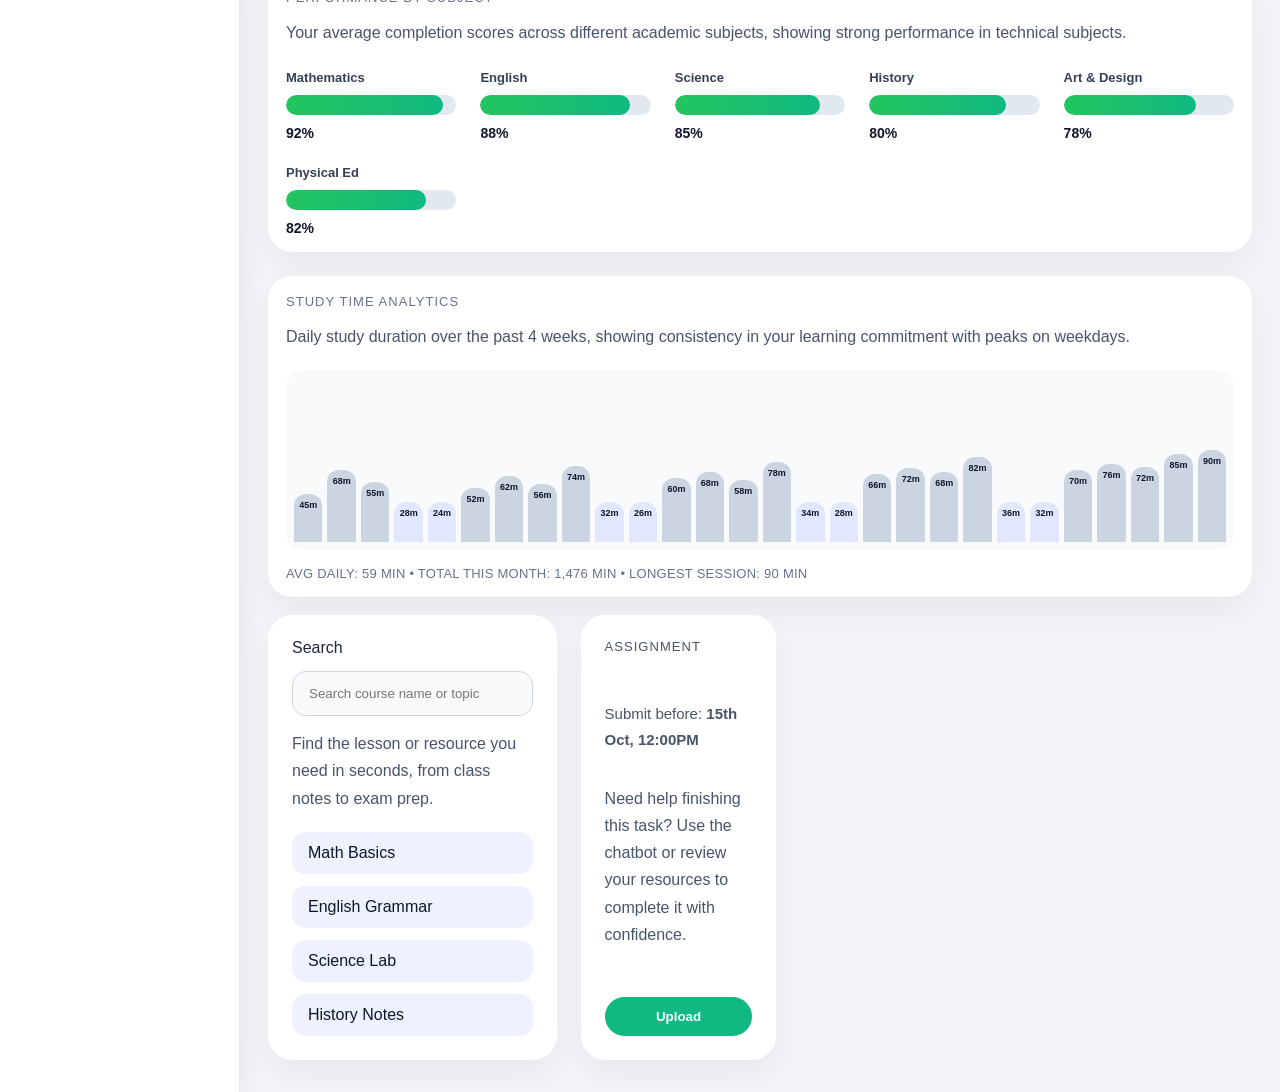
==== commit c4e12901: "updates the files" ====
--- a/index.html
+++ b/index.html
@@ -59,9 +59,6 @@
         </a>
       </nav>
 
-      <div class="sidebar-footer">
-        <button class="add-button">+</button>
-      </div>
     </aside>
 
     <!-- CONTENT -->
@@ -84,34 +81,18 @@
           </article>
 
           <article class="card rings-card">
-            <div class="rings-layout">
-              <div class="rings-copy">
-                <div class="card-title">Learning Pulse</div>
-                <h3>Weekly momentum</h3>
-                <p class="ring-summary">Your study rhythm is holding up well this week, with strong focus during practice sessions and steady follow-through on daily tasks.</p>
-              </div>
-              <div class="ring-list">
-                <div class="ring-stat">
-                  <div class="ring-wrap arc-ring pink">
-                    <div class="ring-hole"></div>
-                  </div>
-                  <strong>Focus</strong>
-                  <span>91%</span>
-                </div>
-                <div class="ring-stat">
-                  <div class="ring-wrap arc-ring blue">
-                    <div class="ring-hole"></div>
-                  </div>
-                  <strong>Accuracy</strong>
-                  <span>87%</span>
-                </div>
-                <div class="ring-stat">
-                  <div class="ring-wrap arc-ring green">
-                    <div class="ring-hole"></div>
-                  </div>
-                  <strong>Streak</strong>
-                  <span>12 days</span>
-                </div>
+            <div class="ring-list">
+              <div class="ring-wrap">
+                <div class="ring outer pink"></div>
+                <div class="ring inner pink"></div>
+              </div>
+              <div class="ring-wrap">
+                <div class="ring outer blue"></div>
+                <div class="ring inner blue"></div>
+              </div>
+              <div class="ring-wrap">
+                <div class="ring outer green"></div>
+                <div class="ring inner green"></div>
               </div>
             </div>
           </article>
@@ -128,88 +109,6 @@
             </div>
           </article>
         </section>
-
-        <aside class="side-cards">
-          <article class="card leaderboard-card">
-            <div class="leaderboard-header">
-              <div>
-                <div class="card-title">Leaderboard</div>
-                <h2>Assignment champions</h2>
-              </div>
-              <div class="leaderboard-badge">This week</div>
-            </div>
-            <p class="card-text">See who completed the most assignments and who is climbing fastest in your class.</p>
-
-            <div class="leaderboard-top">
-              <div class="leaderboard-crown">#1</div>
-              <div class="leaderboard-top-copy">
-                <strong>Maya Patel</strong>
-                <span>14 assignments completed</span>
-              </div>
-            </div>
-
-            <div class="leaderboard-list">
-              <div class="leaderboard-row leader-first">
-                <div class="leader-rank">1</div>
-                <div class="leader-student">
-                  <strong>Maya Patel</strong>
-                  <span>2 ahead of the class</span>
-                </div>
-                <div class="leader-score">14</div>
-              </div>
-              <div class="leaderboard-row">
-                <div class="leader-rank">2</div>
-                <div class="leader-student">
-                  <strong>Alex Borstein</strong>
-                  <span>Strong finish this week</span>
-                </div>
-                <div class="leader-score">12</div>
-              </div>
-              <div class="leaderboard-row">
-                <div class="leader-rank">3</div>
-                <div class="leader-student">
-                  <strong>Noah Kim</strong>
-                  <span>Most improved pace</span>
-                </div>
-                <div class="leader-score">11</div>
-              </div>
-              <div class="leaderboard-row">
-                <div class="leader-rank">4</div>
-                <div class="leader-student">
-                  <strong>Emma Carter</strong>
-                  <span>Completed every science task</span>
-                </div>
-                <div class="leader-score">10</div>
-              </div>
-              <div class="leaderboard-row">
-                <div class="leader-rank">5</div>
-                <div class="leader-student">
-                  <strong>Zayd Hassan</strong>
-                  <span>Consistent daily submissions</span>
-                </div>
-                <div class="leader-score">9</div>
-              </div>
-            </div>
-          </article>
-
-          <article class="card leaderboard-summary-card">
-            <div class="card-title">Class Momentum</div>
-            <div class="leaderboard-summary-grid">
-              <div class="summary-pill">
-                <strong>56</strong>
-                <span>Total completed</span>
-              </div>
-              <div class="summary-pill">
-                <strong>8</strong>
-                <span>On-time streak</span>
-              </div>
-              <div class="summary-pill highlight">
-                <strong>+3</strong>
-                <span>Your rank change</span>
-              </div>
-            </div>
-          </article>
-        </aside>
 
         <article class="card graph-card">
           <div class="card-title">Learning progress</div>
@@ -235,13 +134,8 @@
             <div class="bar" style="height: 135px;"></div>
             <div class="bar" style="height: 128px;"></div>
             <div class="bar" style="height: 122px;"></div>
-            <div class="bar" style="height: 125px;"></div>
-            <div class="bar" style="height: 130px;"></div>
-            <div class="bar" style="height: 135px;"></div>
-            <div class="bar" style="height: 140px;"></div>
-            <div class="bar" style="height: 145px;"></div>
           </div>
-          <div class="graph-footer">25-week trend • average score 86% • current streak 7 days</div>
+          <div class="graph-footer">20-week trend • average score 86% • current streak 7 days</div>
         </article>
 
         <article class="card graph-card-wide">
--- a/css/style.css
+++ b/css/style.css
@@ -110,18 +110,6 @@
   gap: 10px;
 }
 
-.container {
-  display: grid;
-  grid-template-columns: 260px minmax(0, 1fr);
-  min-height: calc(100vh - 64px);
-}
-
-@media (max-width: 1000px) {
-  .container {
-    grid-template-columns: 1fr;
-  }
-}
-
 .nav-item {
   display: flex;
   align-items: center;
@@ -188,12 +176,12 @@
 
 
 .content {
-  padding: 22px 22px 30px 22px;
+  padding: 28px 28px 32px 28px;
 }
 
 
 .content {
-  padding: 22px 22px 30px 22px;
+  padding: 28px 28px 32px 28px;
 }
 
 .page-intro {
@@ -202,7 +190,7 @@
 
 .page-intro h1 {
   margin: 0;
-  font-size: 30px;
+  font-size: 28px;
   color: #0f172a;
 }
 
@@ -221,25 +209,25 @@
 
 .dashboard-grid {
   display: grid;
-  gap: 30px;
-  grid-template-columns: 1.1fr 1fr;
+  gap: 18px;
+  grid-template-columns: 1fr 0.9fr;
 }
 
 .summary-cards,
 .side-cards {
   display: grid;
-  gap: 26px;
+  gap: 20px;
 }
 
 .summary-cards {
-  grid-template-columns: repeat(2, minmax(0, 1fr));
+  grid-template-columns: repeat(3, minmax(0, 1fr));
 }
 
 .card {
   background: white;
-  border-radius: 18px;
-  padding: 18px;
-  box-shadow: 0 16px 34px rgba(15, 23, 42, 0.08);
+  border-radius: 24px;
+  padding: 24px;
+  box-shadow: 0 14px 32px rgba(15, 23, 42, 0.05);
 }
 
 .card-title {
@@ -250,3 +238,23 @@
   text-transform: uppercase;
   color: #64748b;
 }
+
+.teacher-btn {
+  display: flex;
+  align-items: center;
+  justify-content: center;
+  padding: 10px 12px;
+  margin: 10px;
+  background: #22c55e;
+  color: white;
+  border-radius: 10px;
+  font-size: 13px;
+  text-decoration: none;
+  font-weight: 500;
+  transition: 0.2s ease;
+}
+
+.teacher-btn:hover {
+  background: #16a34a;
+  transform: translateY(-2px);
+}
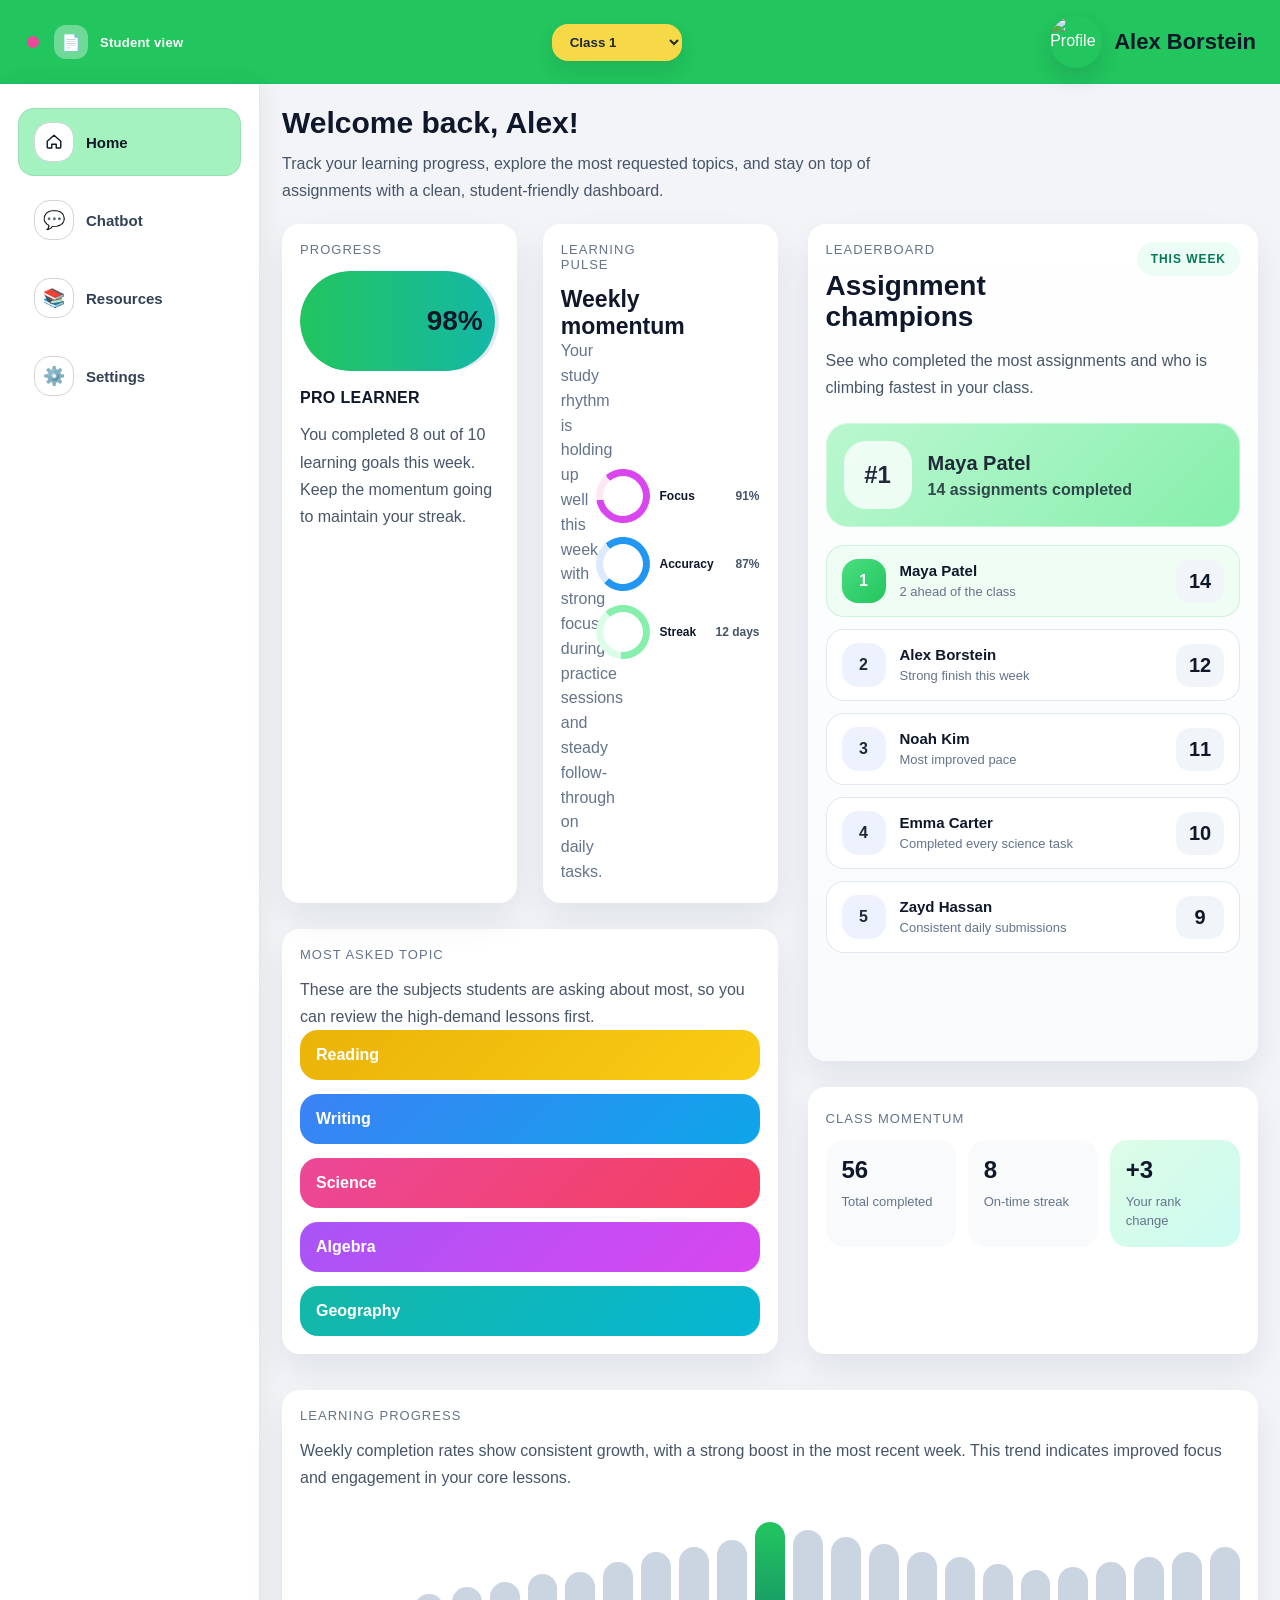
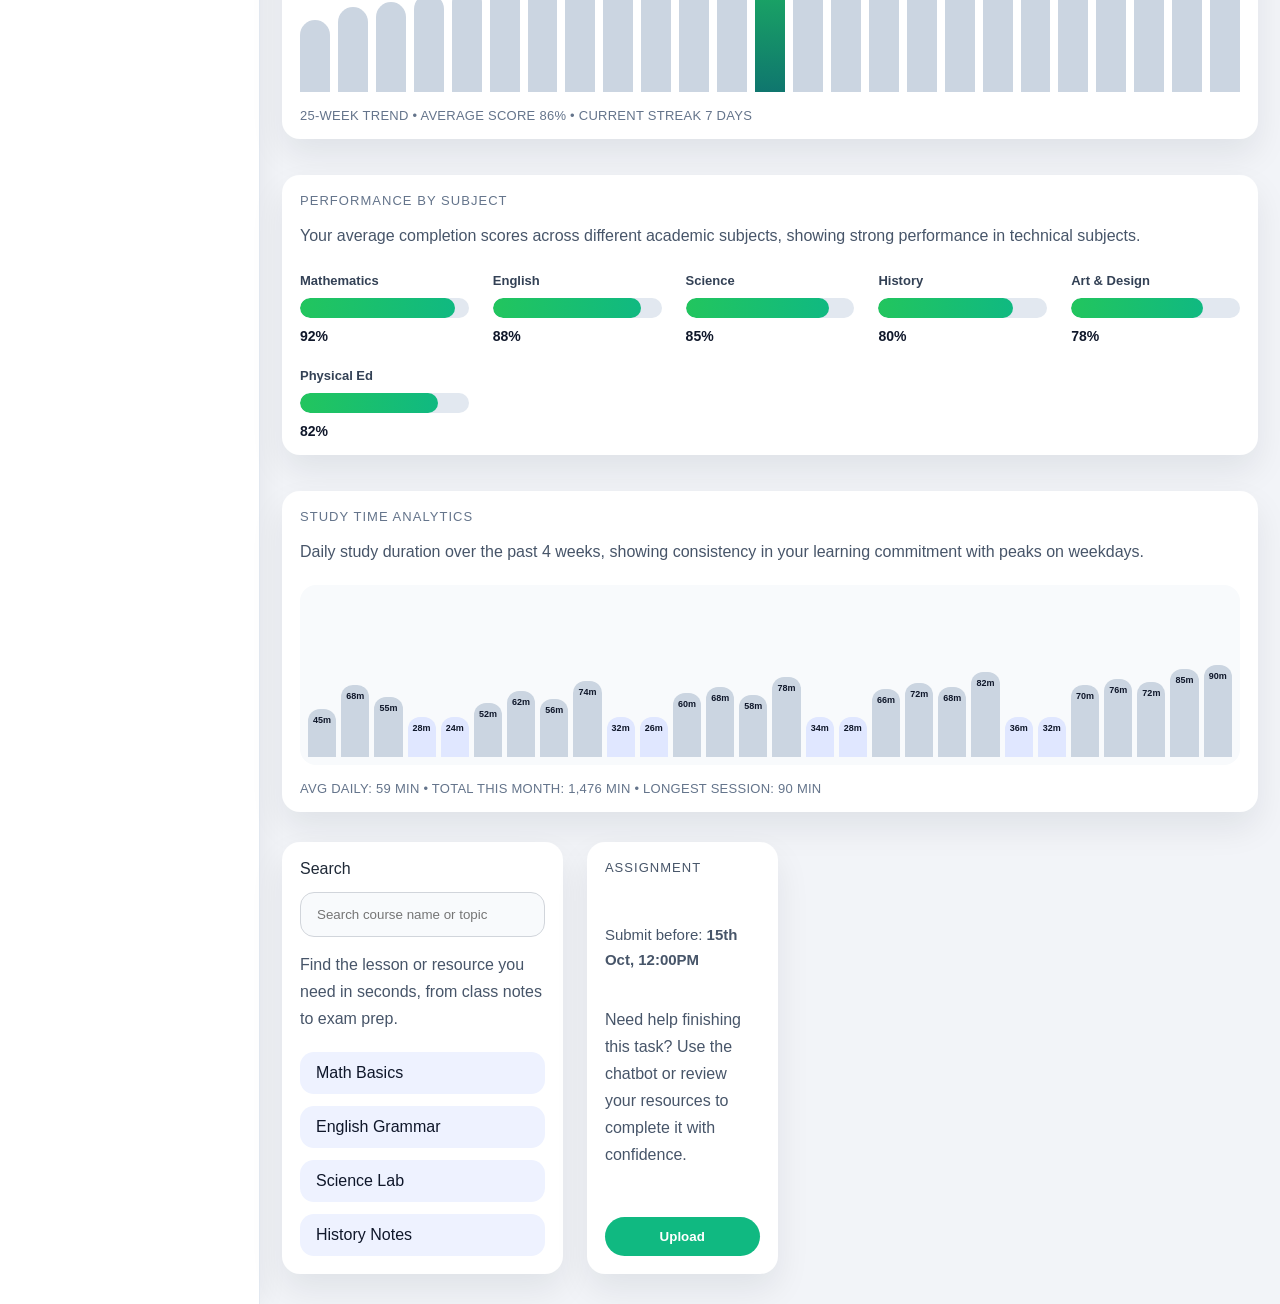
==== commit d504c92d: "updates the files" ====
--- a/index.html
+++ b/index.html
@@ -81,18 +81,34 @@
           </article>
 
           <article class="card rings-card">
-            <div class="ring-list">
-              <div class="ring-wrap">
-                <div class="ring outer pink"></div>
-                <div class="ring inner pink"></div>
-              </div>
-              <div class="ring-wrap">
-                <div class="ring outer blue"></div>
-                <div class="ring inner blue"></div>
-              </div>
-              <div class="ring-wrap">
-                <div class="ring outer green"></div>
-                <div class="ring inner green"></div>
+            <div class="rings-layout">
+              <div class="rings-copy">
+                <div class="card-title">Learning Pulse</div>
+                <h3>Weekly momentum</h3>
+                <p class="ring-summary">Your study rhythm is holding up well this week, with strong focus during practice sessions and steady follow-through on daily tasks.</p>
+              </div>
+              <div class="ring-list">
+                <div class="ring-stat">
+                  <div class="ring-wrap arc-ring pink">
+                    <div class="ring-hole"></div>
+                  </div>
+                  <strong>Focus</strong>
+                  <span>91%</span>
+                </div>
+                <div class="ring-stat">
+                  <div class="ring-wrap arc-ring blue">
+                    <div class="ring-hole"></div>
+                  </div>
+                  <strong>Accuracy</strong>
+                  <span>87%</span>
+                </div>
+                <div class="ring-stat">
+                  <div class="ring-wrap arc-ring green">
+                    <div class="ring-hole"></div>
+                  </div>
+                  <strong>Streak</strong>
+                  <span>12 days</span>
+                </div>
               </div>
             </div>
           </article>
@@ -109,6 +125,88 @@
             </div>
           </article>
         </section>
+
+        <aside class="side-cards">
+          <article class="card leaderboard-card">
+            <div class="leaderboard-header">
+              <div>
+                <div class="card-title">Leaderboard</div>
+                <h2>Assignment champions</h2>
+              </div>
+              <div class="leaderboard-badge">This week</div>
+            </div>
+            <p class="card-text">See who completed the most assignments and who is climbing fastest in your class.</p>
+
+            <div class="leaderboard-top">
+              <div class="leaderboard-crown">#1</div>
+              <div class="leaderboard-top-copy">
+                <strong>Maya Patel</strong>
+                <span>14 assignments completed</span>
+              </div>
+            </div>
+
+            <div class="leaderboard-list">
+              <div class="leaderboard-row leader-first">
+                <div class="leader-rank">1</div>
+                <div class="leader-student">
+                  <strong>Maya Patel</strong>
+                  <span>2 ahead of the class</span>
+                </div>
+                <div class="leader-score">14</div>
+              </div>
+              <div class="leaderboard-row">
+                <div class="leader-rank">2</div>
+                <div class="leader-student">
+                  <strong>Alex Borstein</strong>
+                  <span>Strong finish this week</span>
+                </div>
+                <div class="leader-score">12</div>
+              </div>
+              <div class="leaderboard-row">
+                <div class="leader-rank">3</div>
+                <div class="leader-student">
+                  <strong>Noah Kim</strong>
+                  <span>Most improved pace</span>
+                </div>
+                <div class="leader-score">11</div>
+              </div>
+              <div class="leaderboard-row">
+                <div class="leader-rank">4</div>
+                <div class="leader-student">
+                  <strong>Emma Carter</strong>
+                  <span>Completed every science task</span>
+                </div>
+                <div class="leader-score">10</div>
+              </div>
+              <div class="leaderboard-row">
+                <div class="leader-rank">5</div>
+                <div class="leader-student">
+                  <strong>Zayd Hassan</strong>
+                  <span>Consistent daily submissions</span>
+                </div>
+                <div class="leader-score">9</div>
+              </div>
+            </div>
+          </article>
+
+          <article class="card leaderboard-summary-card">
+            <div class="card-title">Class Momentum</div>
+            <div class="leaderboard-summary-grid">
+              <div class="summary-pill">
+                <strong>56</strong>
+                <span>Total completed</span>
+              </div>
+              <div class="summary-pill">
+                <strong>8</strong>
+                <span>On-time streak</span>
+              </div>
+              <div class="summary-pill highlight">
+                <strong>+3</strong>
+                <span>Your rank change</span>
+              </div>
+            </div>
+          </article>
+        </aside>
 
         <article class="card graph-card">
           <div class="card-title">Learning progress</div>
@@ -134,8 +232,13 @@
             <div class="bar" style="height: 135px;"></div>
             <div class="bar" style="height: 128px;"></div>
             <div class="bar" style="height: 122px;"></div>
+            <div class="bar" style="height: 125px;"></div>
+            <div class="bar" style="height: 130px;"></div>
+            <div class="bar" style="height: 135px;"></div>
+            <div class="bar" style="height: 140px;"></div>
+            <div class="bar" style="height: 145px;"></div>
           </div>
-          <div class="graph-footer">20-week trend • average score 86% • current streak 7 days</div>
+          <div class="graph-footer">25-week trend • average score 86% • current streak 7 days</div>
         </article>
 
         <article class="card graph-card-wide">
--- a/css/style.css
+++ b/css/style.css
@@ -110,6 +110,18 @@
   gap: 10px;
 }
 
+.container {
+  display: grid;
+  grid-template-columns: 260px minmax(0, 1fr);
+  min-height: calc(100vh - 64px);
+}
+
+@media (max-width: 1000px) {
+  .container {
+    grid-template-columns: 1fr;
+  }
+}
+
 .nav-item {
   display: flex;
   align-items: center;
@@ -176,12 +188,12 @@
 
 
 .content {
-  padding: 28px 28px 32px 28px;
+  padding: 22px 22px 30px 22px;
 }
 
 
 .content {
-  padding: 28px 28px 32px 28px;
+  padding: 22px 22px 30px 22px;
 }
 
 .page-intro {
@@ -190,7 +202,7 @@
 
 .page-intro h1 {
   margin: 0;
-  font-size: 28px;
+  font-size: 30px;
   color: #0f172a;
 }
 
@@ -209,25 +221,25 @@
 
 .dashboard-grid {
   display: grid;
-  gap: 18px;
-  grid-template-columns: 1fr 0.9fr;
+  gap: 30px;
+  grid-template-columns: 1.1fr 1fr;
 }
 
 .summary-cards,
 .side-cards {
   display: grid;
-  gap: 20px;
+  gap: 26px;
 }
 
 .summary-cards {
-  grid-template-columns: repeat(3, minmax(0, 1fr));
+  grid-template-columns: repeat(2, minmax(0, 1fr));
 }
 
 .card {
   background: white;
-  border-radius: 24px;
-  padding: 24px;
-  box-shadow: 0 14px 32px rgba(15, 23, 42, 0.05);
+  border-radius: 18px;
+  padding: 18px;
+  box-shadow: 0 16px 34px rgba(15, 23, 42, 0.08);
 }
 
 .card-title {
@@ -257,4 +269,5 @@
 .teacher-btn:hover {
   background: #16a34a;
   transform: translateY(-2px);
-}+}
+
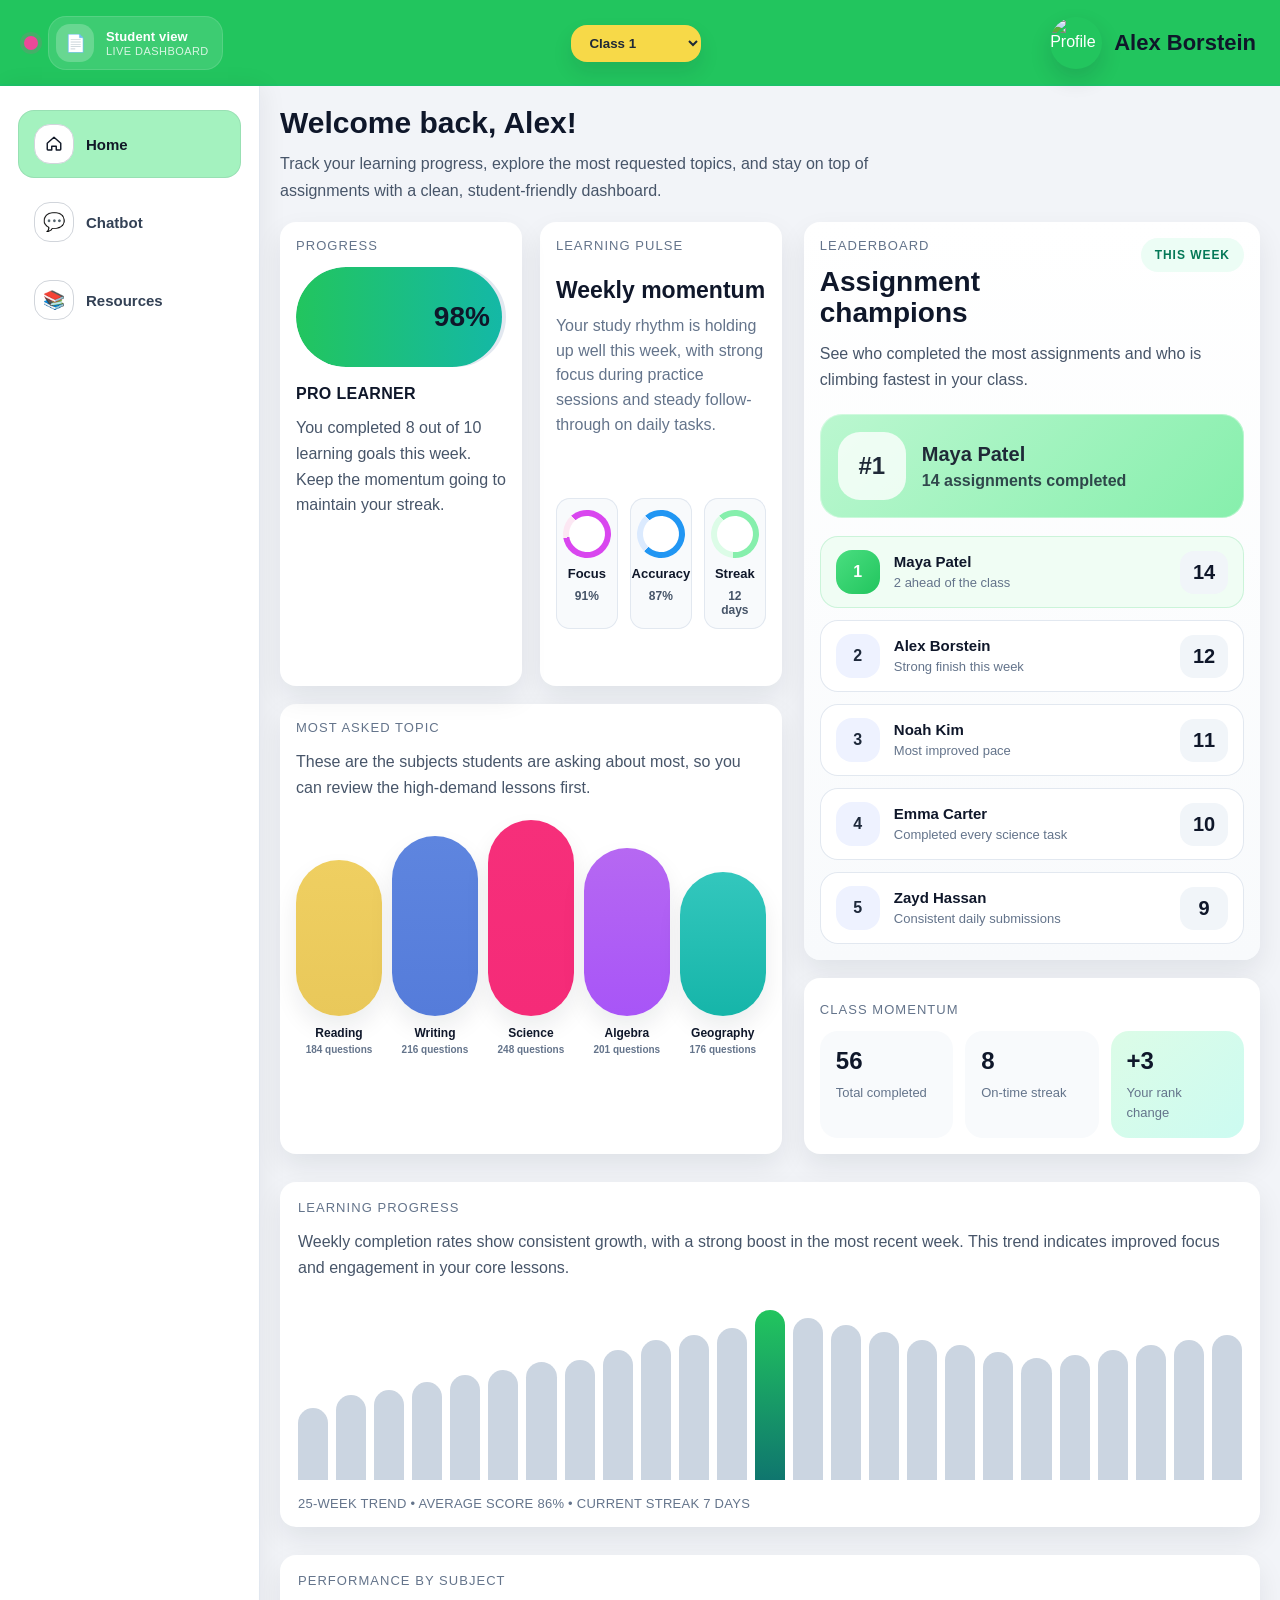
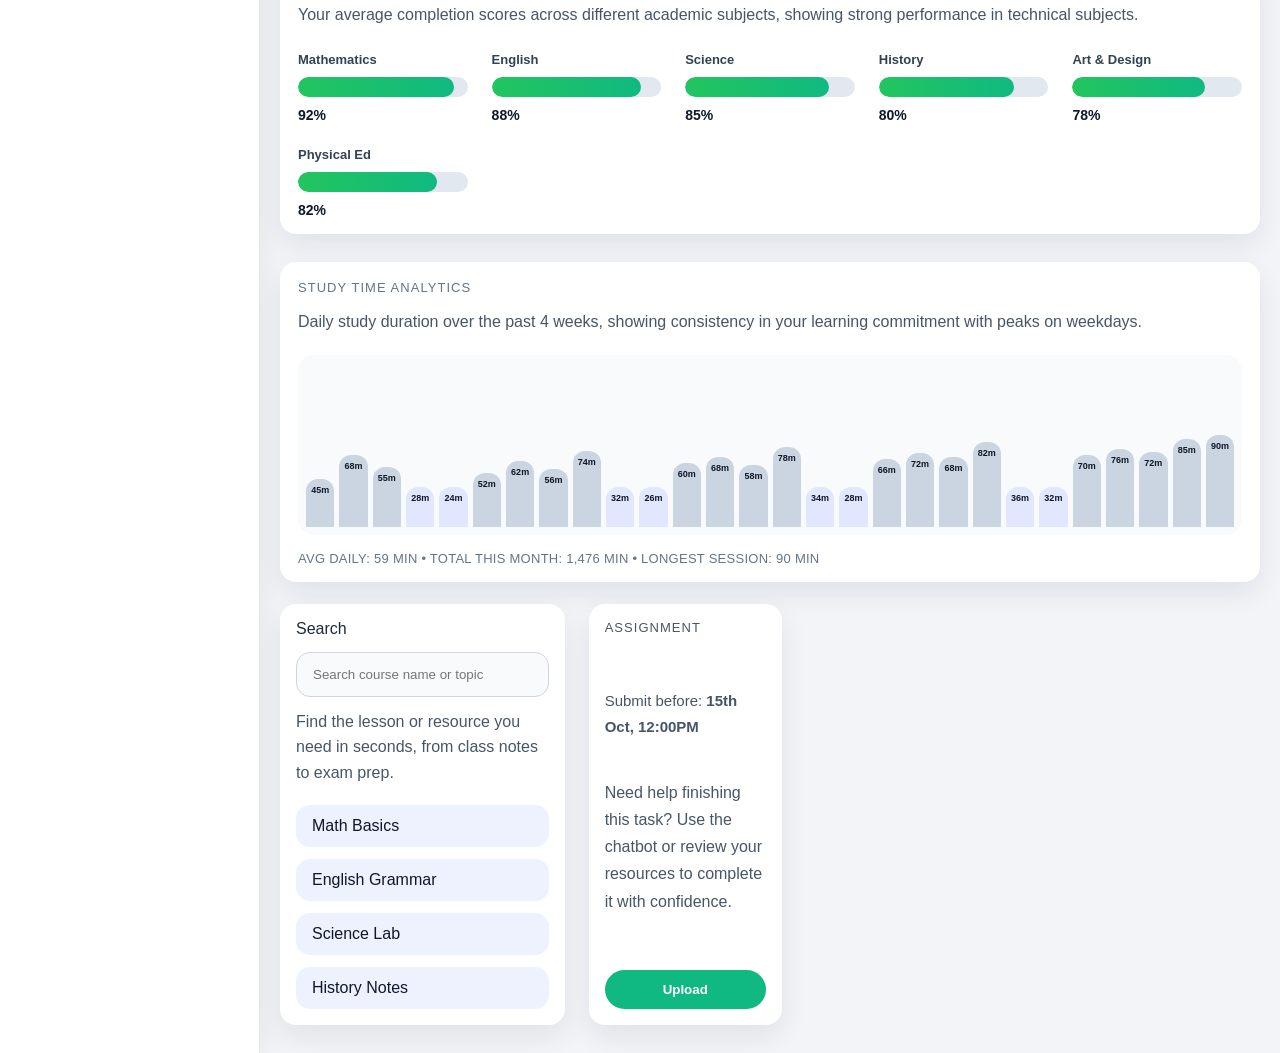
==== commit d26afee7: "Removed Settings tab (no conflict)" ====
--- a/index.html
+++ b/index.html
@@ -13,8 +13,13 @@
   <header class="top-bar">
     <div class="top-left">
       <div class="status-dot"></div>
-      <div class="top-icon">📄</div>
-      <div class="top-label">Student view</div>
+      <div class="top-chip">
+        <div class="top-icon">📄</div>
+        <div class="top-copy">
+          <div class="top-label">Student view</div>
+          <div class="top-subtitle">Live dashboard</div>
+        </div>
+      </div>
     </div>
 
     <div class="top-center">
@@ -53,10 +58,6 @@
           <span class="nav-icon">📚</span>
           Resources
         </a>
-        <a href="settings.html" class="nav-item">
-          <span class="nav-icon">⚙️</span>
-          Settings
-        </a>
       </nav>
 
     </aside>
@@ -117,11 +118,41 @@
             <div class="card-title">Most asked topic</div>
             <p class="card-text">These are the subjects students are asking about most, so you can review the high-demand lessons first.</p>
             <div class="bar-list">
-              <div class="bar-item gold"><span>Reading</span></div>
-              <div class="bar-item blue"><span>Writing</span></div>
-              <div class="bar-item red"><span>Science</span></div>
-              <div class="bar-item purple"><span>Algebra</span></div>
-              <div class="bar-item teal"><span>Geography</span></div>
+              <div class="bar-group">
+                <div class="bar-item gold" title="Reading"></div>
+                <div class="bar-meta">
+                  <strong>Reading</strong>
+                  <span>184 questions</span>
+                </div>
+              </div>
+              <div class="bar-group">
+                <div class="bar-item blue" title="Writing"></div>
+                <div class="bar-meta">
+                  <strong>Writing</strong>
+                  <span>216 questions</span>
+                </div>
+              </div>
+              <div class="bar-group">
+                <div class="bar-item pink" title="Science"></div>
+                <div class="bar-meta">
+                  <strong>Science</strong>
+                  <span>248 questions</span>
+                </div>
+              </div>
+              <div class="bar-group">
+                <div class="bar-item purple" title="Algebra"></div>
+                <div class="bar-meta">
+                  <strong>Algebra</strong>
+                  <span>201 questions</span>
+                </div>
+              </div>
+              <div class="bar-group">
+                <div class="bar-item teal" title="Geography"></div>
+                <div class="bar-meta">
+                  <strong>Geography</strong>
+                  <span>176 questions</span>
+                </div>
+              </div>
             </div>
           </article>
         </section>
--- a/css/style.css
+++ b/css/style.css
@@ -33,6 +33,10 @@
   gap: 12px;
 }
 
+.top-left {
+  gap: 10px;
+}
+
 .top-center {
   flex: 1;
   display: flex;
@@ -40,27 +44,50 @@
 }
 
 .status-dot {
-  width: 18px;
-  height: 18px;
+  width: 14px;
+  height: 14px;
   border-radius: 50%;
   background: #ec4899;
-  border: 3px solid #22c55e;
+  box-shadow: 0 0 0 4px rgba(236, 72, 153, 0.16);
+}
+
+.top-chip {
+  display: flex;
+  align-items: center;
+  gap: 12px;
+  padding: 8px 14px 8px 8px;
+  border-radius: 18px;
+  background: rgba(255, 255, 255, 0.12);
+  box-shadow: inset 0 0 0 1px rgba(255, 255, 255, 0.12);
 }
 
 .top-icon {
-  width: 34px;
-  height: 34px;
+  width: 38px;
+  height: 38px;
   display: grid;
   place-items: center;
-  background: rgba(255, 255, 255, 0.35);
-  border-radius: 12px;
-  font-size: 16px;
+  background: rgba(255, 255, 255, 0.22);
+  border-radius: 14px;
+  font-size: 17px;
+}
+
+.top-copy {
+  display: flex;
+  flex-direction: column;
+  gap: 1px;
 }
 
 .top-label {
   font-weight: 700;
   font-size: 13px;
-  letter-spacing: 0.02em;
+  letter-spacing: 0.01em;
+}
+
+.top-subtitle {
+  font-size: 11px;
+  color: rgba(255, 255, 255, 0.8);
+  letter-spacing: 0.04em;
+  text-transform: uppercase;
 }
 
 .dropdown {
@@ -188,16 +215,11 @@
 
 
 .content {
-  padding: 22px 22px 30px 22px;
-}
-
-
-.content {
-  padding: 22px 22px 30px 22px;
+  padding: 20px 20px 28px;
 }
 
 .page-intro {
-  margin-bottom: 20px;
+  margin-bottom: 18px;
 }
 
 .page-intro h1 {
@@ -214,21 +236,21 @@
 }
 
 .card-text {
-  margin: 14px 0 0;
+  margin: 12px 0 0;
   color: #475569;
-  line-height: 1.7;
+  line-height: 1.6;
 }
 
 .dashboard-grid {
   display: grid;
-  gap: 30px;
+  gap: 22px;
   grid-template-columns: 1.1fr 1fr;
 }
 
 .summary-cards,
 .side-cards {
   display: grid;
-  gap: 26px;
+  gap: 18px;
 }
 
 .summary-cards {
@@ -237,9 +259,9 @@
 
 .card {
   background: white;
-  border-radius: 18px;
-  padding: 18px;
-  box-shadow: 0 16px 34px rgba(15, 23, 42, 0.08);
+  border-radius: 16px;
+  padding: 16px;
+  box-shadow: 0 12px 28px rgba(15, 23, 42, 0.08);
 }
 
 .card-title {
--- a/css/home.css
+++ b/css/home.css
@@ -50,23 +50,23 @@
   display: flex;
   align-items: stretch;
   justify-content: center;
-  min-height: 170px;
+  min-height: 0;
 }
 
 .rings-layout {
   display: grid;
-  grid-template-columns: minmax(0, 1fr) 164px;
-  align-items: center;
-  gap: 14px;
-  width: 100%;
-  min-height: 170px;
+  grid-template-columns: minmax(0, 1fr);
+  align-items: start;
+  gap: 18px;
+  width: 100%;
+  min-height: 0;
 }
 
 .rings-copy {
   display: flex;
   flex-direction: column;
-  justify-content: space-between;
-  min-height: 140px;
+  gap: 10px;
+  min-height: 0;
   flex: 1;
 }
 
@@ -78,27 +78,30 @@
 }
 
 .ring-list {
-  display: flex;
-  flex-direction: column;
-  align-items: stretch;
-  gap: 14px;
-  width: 164px;
+  display: grid;
+  grid-template-columns: repeat(3, minmax(0, 1fr));
+  gap: 12px;
+  width: 100%;
   flex-shrink: 0;
 }
 
 .ring-stat {
-  display: grid;
-  grid-template-columns: 54px minmax(0, 1fr) auto;
+  display: flex;
+  flex-direction: column;
   align-items: center;
-  gap: 10px;
-  width: 164px;
-  text-align: left;
+  gap: 8px;
+  min-height: 120px;
+  padding: 12px 10px;
+  text-align: center;
+  border-radius: 14px;
+  background: #f8fafc;
+  box-shadow: inset 0 0 0 1px #e2e8f0;
 }
 
 .ring-wrap {
   position: relative;
-  width: 54px;
-  height: 54px;
+  width: 48px;
+  height: 48px;
 }
 
 .arc-ring {
@@ -120,7 +123,7 @@
 
 .ring-hole {
   position: absolute;
-  inset: 7px;
+  inset: 6px;
   border-radius: 50%;
   background: #ffffff;
 }
@@ -131,7 +134,7 @@
 }
 
 .ring-stat strong {
-  font-size: 12px;
+  font-size: 13px;
   color: #0f172a;
   white-space: nowrap;
 }
@@ -140,30 +143,43 @@
   color: #475569;
   font-size: 12px;
   font-weight: 700;
-  white-space: nowrap;
+  white-space: normal;
 }
 
 .ring-summary {
   margin: 0;
   color: #64748b;
   line-height: 1.55;
-  max-width: 215px;
+  max-width: 100%;
 }
 
 @media (max-width: 900px) {
-  .rings-layout {
-    flex-direction: column;
-    align-items: stretch;
-    grid-template-columns: 1fr;
-  }
-
-  .ring-list {
-    width: 100%;
-  }
-
   .ring-stat {
-    width: 100%;
-    text-align: left;
+    min-height: 108px;
+    padding: 10px 8px;
+  }
+
+  .ring-wrap {
+    width: 42px;
+    height: 42px;
+  }
+
+  .ring-hole {
+    inset: 5px;
+  }
+
+  .ring-stat strong,
+  .ring-stat span {
+    white-space: normal;
+    text-align: center;
+  }
+
+  .ring-stat strong {
+    font-size: 12px;
+  }
+
+  .ring-stat span {
+    font-size: 11px;
   }
 }
 
@@ -194,38 +210,109 @@
 }
 
 .most-asked-card .bar-list {
-  display: grid;
-  gap: 14px;
+  display: flex;
+  align-items: flex-end;
+  gap: 10px;
+  margin-top: 18px;
+  min-height: 236px;
+}
+
+.bar-group {
+  flex: 1;
+  min-width: 0;
+  display: flex;
+  flex-direction: column;
+  align-items: center;
+  gap: 10px;
 }
 
 .bar-item {
-  display: flex;
+  width: 100%;
+  border-radius: 999px;
+  box-shadow: 0 12px 24px rgba(15, 23, 42, 0.08);
+}
+
+.bar-meta {
+  display: flex;
+  flex-direction: column;
   align-items: center;
-  justify-content: space-between;
-  padding: 16px;
-  border-radius: 18px;
-  color: white;
+  gap: 4px;
+  text-align: center;
+}
+
+.bar-meta strong {
+  font-size: 12px;
+  color: #0f172a;
+}
+
+.bar-meta span {
+  font-size: 10px;
   font-weight: 700;
+  color: #64748b;
 }
 
 .bar-item.gold {
-  background: linear-gradient(135deg, #eab308, #facc15);
+  height: 156px;
+  background: linear-gradient(180deg, #efcf61, #e9c85a);
 }
 
 .bar-item.blue {
-  background: linear-gradient(135deg, #3b82f6, #0ea5e9);
-}
-
-.bar-item.red {
-  background: linear-gradient(135deg, #ec4899, #f43f5e);
+  height: 180px;
+  background: linear-gradient(180deg, #5e85df, #557cda);
+}
+
+.bar-item.pink {
+  height: 196px;
+  background: linear-gradient(180deg, #f62f7a, #f52b78);
 }
 
 .bar-item.purple {
-  background: linear-gradient(135deg, #a855f7, #d946ef);
+  height: 168px;
+  background: linear-gradient(180deg, #b668f2, #a855f7);
 }
 
 .bar-item.teal {
-  background: linear-gradient(135deg, #14b8a6, #06b6d4);
+  height: 144px;
+  background: linear-gradient(180deg, #33c7bd, #16b5a9);
+}
+
+@media (max-width: 720px) {
+  .most-asked-card .bar-list {
+    gap: 8px;
+    min-height: 188px;
+  }
+
+  .bar-group {
+    gap: 8px;
+  }
+
+  .bar-meta strong {
+    font-size: 11px;
+  }
+
+  .bar-meta span {
+    font-size: 9px;
+  }
+
+  .bar-item.gold {
+    height: 124px;
+  }
+
+  .bar-item.blue {
+    height: 142px;
+  }
+
+  .bar-item.pink {
+    height: 154px;
+  }
+
+  .bar-item.purple {
+    height: 132px;
+  }
+
+  .bar-item.teal {
+    height: 116px;
+  }
 }
 
 .leaderboard-card {
@@ -626,7 +713,7 @@
     grid-template-columns: 1fr;
   }
   .summary-cards {
-    grid-template-columns: 1fr;
+    grid-template-columns: repeat(2, minmax(0, 1fr));
   }
   .leaderboard-summary-grid {
     grid-template-columns: 1fr;
@@ -641,6 +728,10 @@
 }
 
 @media (max-width: 720px) {
+  .dashboard-grid {
+    gap: 18px;
+  }
+
   .summary-cards {
     grid-template-columns: 1fr;
   }
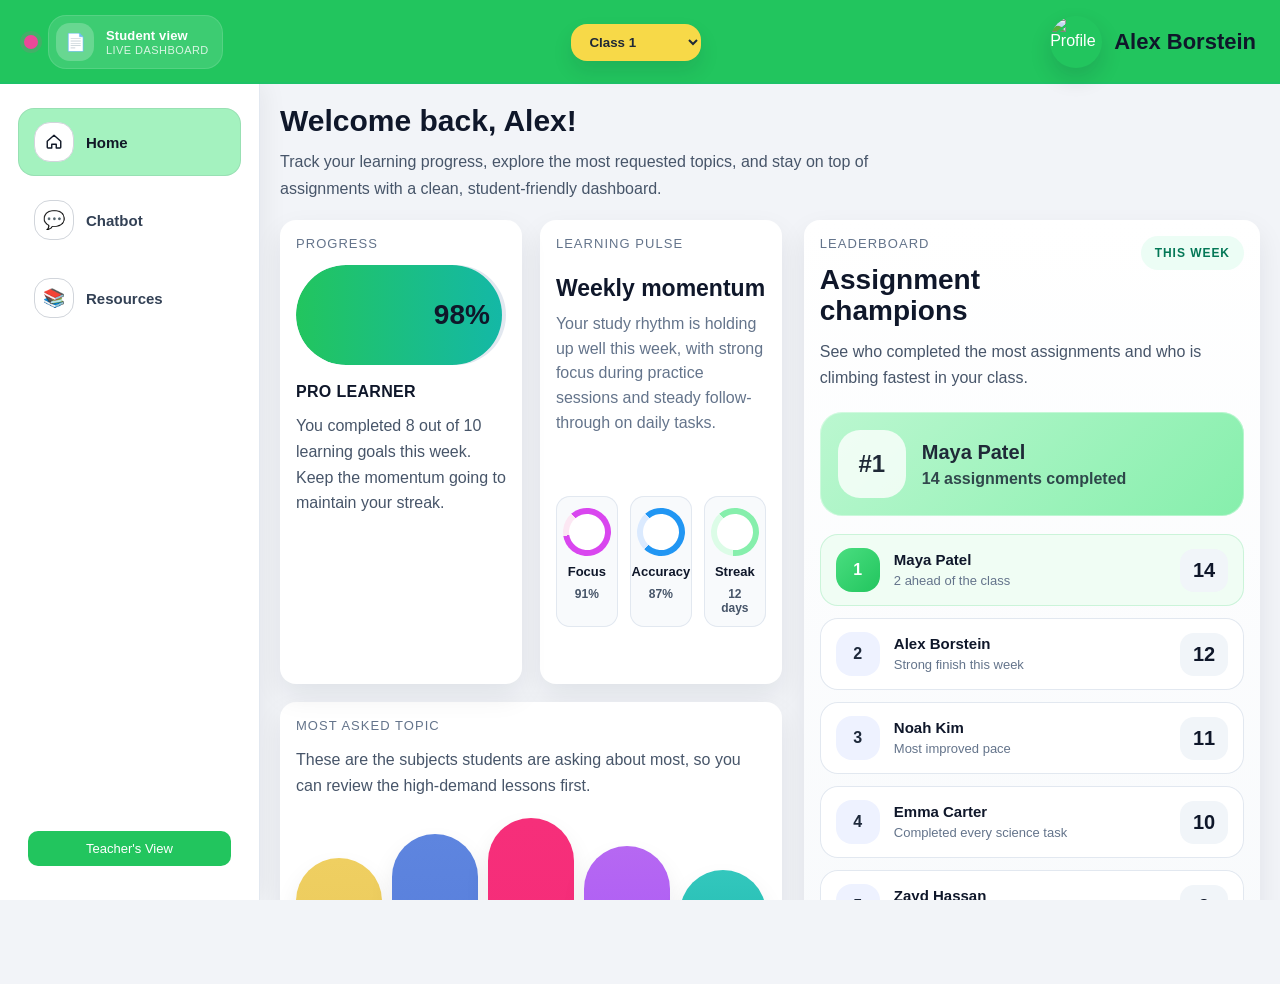
==== commit 3704cefb: "Added Teacher view and fixed some UI" ====
--- a/index.html
+++ b/index.html
@@ -59,6 +59,9 @@
           Resources
         </a>
       </nav>
+      <a href="teacher-dashboard.html" class="teacher-btn">
+        Teacher's View
+      </a>
 
     </aside>
 
--- a/css/style.css
+++ b/css/style.css
@@ -2,8 +2,15 @@
   box-sizing: border-box;
 }
 
+:root {
+  --top-bar-height: 84px;
+  --sidebar-width: 260px;
+}
+
 body {
   margin: 0;
+  height: 100vh;
+  overflow: hidden;
   font-family: 'Inter', Arial, sans-serif;
   background: #f2f4f8;
   color: #1f2937;
@@ -16,13 +23,18 @@
 }
 
 .top-bar {
+  position: fixed;
+  top: 0;
+  left: 0;
+  right: 0;
+  z-index: 1000;
   display: flex;
   align-items: center;
   justify-content: space-between;
   padding: 16px 24px;
+  height: var(--top-bar-height);
   background: #22c55e;
   color: #ffffff;
-  min-height: 64px;
   box-shadow: inset 0 -2px 0 rgba(16, 185, 129, 0.25);
 }
 
@@ -117,8 +129,10 @@
 
 .container {
   display: grid;
-  grid-template-columns: 240px 1fr;
-  min-height: calc(100vh - 64px);
+  grid-template-columns: var(--sidebar-width) minmax(0, 1fr);
+  margin-top: var(--top-bar-height);
+  height: calc(100vh - var(--top-bar-height));
+  overflow: hidden;
 }
 
 .sidebar {
@@ -129,6 +143,8 @@
   display: flex;
   flex-direction: column;
   justify-content: space-between;
+  height: 100%;
+  overflow-y: auto;
 }
 
 nav {
@@ -137,15 +153,17 @@
   gap: 10px;
 }
 
-.container {
-  display: grid;
-  grid-template-columns: 260px minmax(0, 1fr);
-  min-height: calc(100vh - 64px);
-}
-
 @media (max-width: 1000px) {
-  .container {
-    grid-template-columns: 1fr;
+  :root {
+    --sidebar-width: 220px;
+  }
+
+  .top-bar {
+    padding: 12px 14px;
+  }
+
+  .profile-name {
+    font-size: 16px;
   }
 }
 
@@ -216,6 +234,8 @@
 
 .content {
   padding: 20px 20px 28px;
+  height: 100%;
+  overflow-y: auto;
 }
 
 .page-intro {
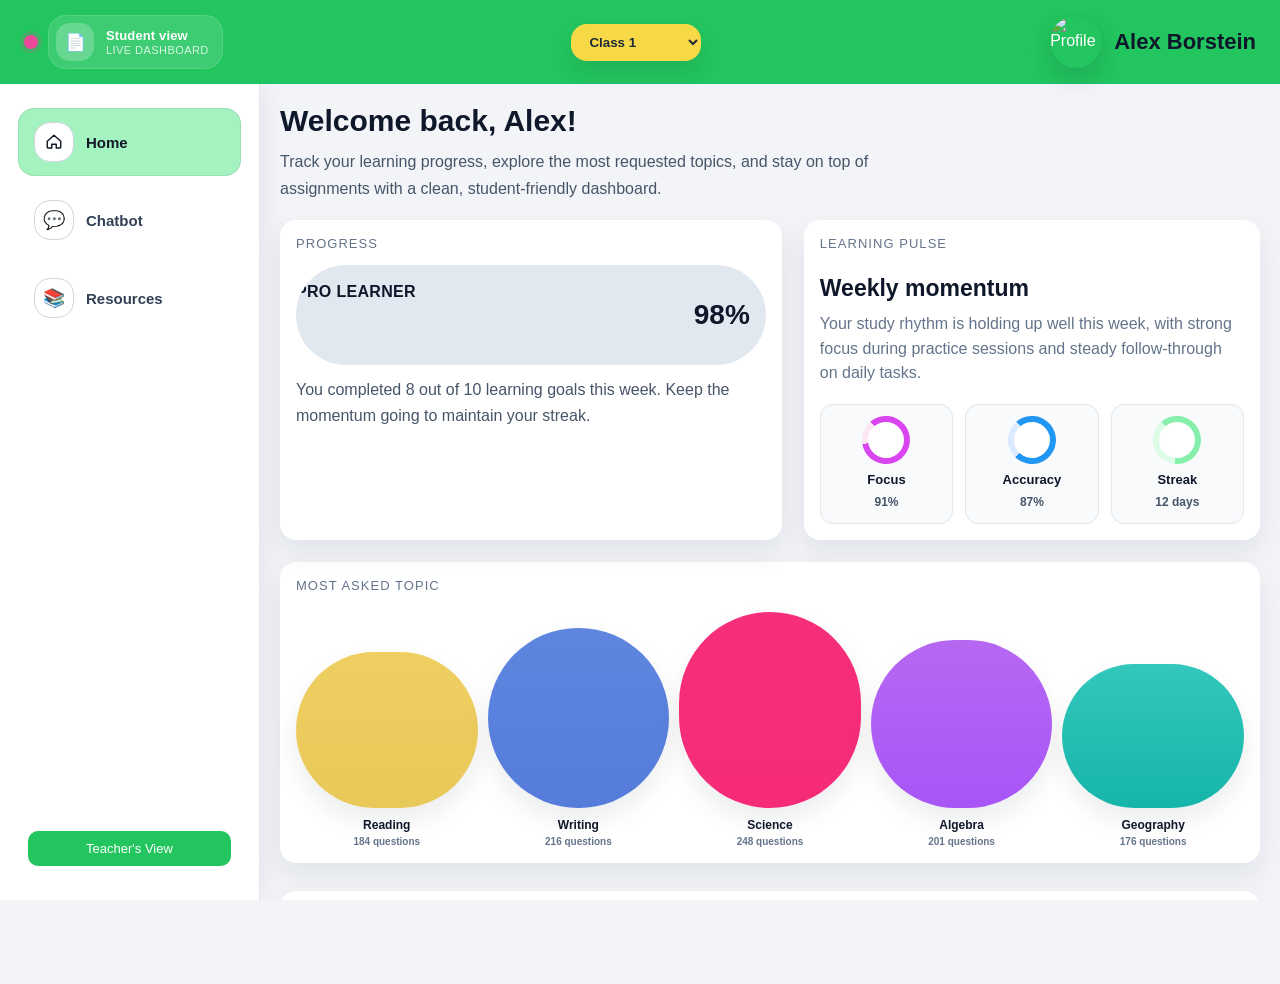
==== commit 7f53bba6: "Fixed emojis in Teacher view" ====
--- a/index.html
+++ b/index.html
@@ -1,6 +1,7 @@
 ﻿<!DOCTYPE html>
 <html>
 <head>
+  <meta charset="UTF-8">
   <title>Student Dashboard</title>
   <link rel="stylesheet" href="css/style.css">
   <link rel="stylesheet" href="css/home.css">
@@ -72,175 +73,92 @@
         <p>Track your learning progress, explore the most requested topics, and stay on top of assignments with a clean, student-friendly dashboard.</p>
       </div>
       <div class="dashboard-grid">
-
-        <section class="summary-cards">
-          <article class="card progress-card">
-            <div class="card-title">Progress</div>
-            <div class="progress-gauge">
-              <div class="gauge-fill"></div>
+        <article class="card progress-card">
+          <div class="card-title">Progress</div>
+          <div class="progress-gauge">
+            <div class="gauge-arc"></div>
+            <div class="gauge-inner-cutout"></div>
+            <div class="gauge-center">
               <span>98%</span>
-            </div>
-            <div class="card-note">PRO LEARNER</div>
-            <p class="card-text">You completed 8 out of 10 learning goals this week. Keep the momentum going to maintain your streak.</p>
-          </article>
-
-          <article class="card rings-card">
-            <div class="rings-layout">
-              <div class="rings-copy">
-                <div class="card-title">Learning Pulse</div>
-                <h3>Weekly momentum</h3>
-                <p class="ring-summary">Your study rhythm is holding up well this week, with strong focus during practice sessions and steady follow-through on daily tasks.</p>
-              </div>
-              <div class="ring-list">
-                <div class="ring-stat">
-                  <div class="ring-wrap arc-ring pink">
-                    <div class="ring-hole"></div>
-                  </div>
-                  <strong>Focus</strong>
-                  <span>91%</span>
-                </div>
-                <div class="ring-stat">
-                  <div class="ring-wrap arc-ring blue">
-                    <div class="ring-hole"></div>
-                  </div>
-                  <strong>Accuracy</strong>
-                  <span>87%</span>
-                </div>
-                <div class="ring-stat">
-                  <div class="ring-wrap arc-ring green">
-                    <div class="ring-hole"></div>
-                  </div>
-                  <strong>Streak</strong>
-                  <span>12 days</span>
-                </div>
-              </div>
-            </div>
-          </article>
-
-          <article class="card most-asked-card">
-            <div class="card-title">Most asked topic</div>
-            <p class="card-text">These are the subjects students are asking about most, so you can review the high-demand lessons first.</p>
-            <div class="bar-list">
-              <div class="bar-group">
-                <div class="bar-item gold" title="Reading"></div>
-                <div class="bar-meta">
-                  <strong>Reading</strong>
-                  <span>184 questions</span>
-                </div>
-              </div>
-              <div class="bar-group">
-                <div class="bar-item blue" title="Writing"></div>
-                <div class="bar-meta">
-                  <strong>Writing</strong>
-                  <span>216 questions</span>
-                </div>
-              </div>
-              <div class="bar-group">
-                <div class="bar-item pink" title="Science"></div>
-                <div class="bar-meta">
-                  <strong>Science</strong>
-                  <span>248 questions</span>
-                </div>
-              </div>
-              <div class="bar-group">
-                <div class="bar-item purple" title="Algebra"></div>
-                <div class="bar-meta">
-                  <strong>Algebra</strong>
-                  <span>201 questions</span>
-                </div>
-              </div>
-              <div class="bar-group">
-                <div class="bar-item teal" title="Geography"></div>
-                <div class="bar-meta">
-                  <strong>Geography</strong>
-                  <span>176 questions</span>
-                </div>
-              </div>
-            </div>
-          </article>
-        </section>
-
-        <aside class="side-cards">
-          <article class="card leaderboard-card">
-            <div class="leaderboard-header">
-              <div>
-                <div class="card-title">Leaderboard</div>
-                <h2>Assignment champions</h2>
-              </div>
-              <div class="leaderboard-badge">This week</div>
-            </div>
-            <p class="card-text">See who completed the most assignments and who is climbing fastest in your class.</p>
-
-            <div class="leaderboard-top">
-              <div class="leaderboard-crown">#1</div>
-              <div class="leaderboard-top-copy">
-                <strong>Maya Patel</strong>
-                <span>14 assignments completed</span>
-              </div>
-            </div>
-
-            <div class="leaderboard-list">
-              <div class="leaderboard-row leader-first">
-                <div class="leader-rank">1</div>
-                <div class="leader-student">
-                  <strong>Maya Patel</strong>
-                  <span>2 ahead of the class</span>
-                </div>
-                <div class="leader-score">14</div>
-              </div>
-              <div class="leaderboard-row">
-                <div class="leader-rank">2</div>
-                <div class="leader-student">
-                  <strong>Alex Borstein</strong>
-                  <span>Strong finish this week</span>
-                </div>
-                <div class="leader-score">12</div>
-              </div>
-              <div class="leaderboard-row">
-                <div class="leader-rank">3</div>
-                <div class="leader-student">
-                  <strong>Noah Kim</strong>
-                  <span>Most improved pace</span>
-                </div>
-                <div class="leader-score">11</div>
-              </div>
-              <div class="leaderboard-row">
-                <div class="leader-rank">4</div>
-                <div class="leader-student">
-                  <strong>Emma Carter</strong>
-                  <span>Completed every science task</span>
-                </div>
-                <div class="leader-score">10</div>
-              </div>
-              <div class="leaderboard-row">
-                <div class="leader-rank">5</div>
-                <div class="leader-student">
-                  <strong>Zayd Hassan</strong>
-                  <span>Consistent daily submissions</span>
-                </div>
-                <div class="leader-score">9</div>
-              </div>
-            </div>
-          </article>
-
-          <article class="card leaderboard-summary-card">
-            <div class="card-title">Class Momentum</div>
-            <div class="leaderboard-summary-grid">
-              <div class="summary-pill">
-                <strong>56</strong>
-                <span>Total completed</span>
-              </div>
-              <div class="summary-pill">
-                <strong>8</strong>
-                <span>On-time streak</span>
-              </div>
-              <div class="summary-pill highlight">
-                <strong>+3</strong>
-                <span>Your rank change</span>
-              </div>
-            </div>
-          </article>
-        </aside>
+              <div class="card-note">PRO LEARNER</div>
+            </div>
+          </div>
+          <p class="card-text">You completed 8 out of 10 learning goals this week. Keep the momentum going to maintain your streak.</p>
+        </article>
+
+        <article class="card rings-card">
+          <div class="rings-layout">
+            <div class="rings-copy">
+              <div class="card-title">Learning Pulse</div>
+              <h3>Weekly momentum</h3>
+              <p class="ring-summary">Your study rhythm is holding up well this week, with strong focus during practice sessions and steady follow-through on daily tasks.</p>
+            </div>
+            <div class="ring-list">
+              <div class="ring-stat">
+                <div class="ring-wrap arc-ring pink">
+                  <div class="ring-hole"></div>
+                </div>
+                <strong>Focus</strong>
+                <span>91%</span>
+              </div>
+              <div class="ring-stat">
+                <div class="ring-wrap arc-ring blue">
+                  <div class="ring-hole"></div>
+                </div>
+                <strong>Accuracy</strong>
+                <span>87%</span>
+              </div>
+              <div class="ring-stat">
+                <div class="ring-wrap arc-ring green">
+                  <div class="ring-hole"></div>
+                </div>
+                <strong>Streak</strong>
+                <span>12 days</span>
+              </div>
+            </div>
+          </div>
+        </article>
+
+        <article class="card most-asked-card">
+          <div class="card-title">Most asked topic</div>
+          <div class="bar-list">
+            <div class="bar-group">
+              <div class="bar-item gold" title="Reading"></div>
+              <div class="bar-meta">
+                <strong>Reading</strong>
+                <span>184 questions</span>
+              </div>
+            </div>
+            <div class="bar-group">
+              <div class="bar-item blue" title="Writing"></div>
+              <div class="bar-meta">
+                <strong>Writing</strong>
+                <span>216 questions</span>
+              </div>
+            </div>
+            <div class="bar-group">
+              <div class="bar-item pink" title="Science"></div>
+              <div class="bar-meta">
+                <strong>Science</strong>
+                <span>248 questions</span>
+              </div>
+            </div>
+            <div class="bar-group">
+              <div class="bar-item purple" title="Algebra"></div>
+              <div class="bar-meta">
+                <strong>Algebra</strong>
+                <span>201 questions</span>
+              </div>
+            </div>
+            <div class="bar-group">
+              <div class="bar-item teal" title="Geography"></div>
+              <div class="bar-meta">
+                <strong>Geography</strong>
+                <span>176 questions</span>
+              </div>
+            </div>
+          </div>
+        </article>
 
         <article class="card graph-card">
           <div class="card-title">Learning progress</div>
@@ -275,7 +193,110 @@
           <div class="graph-footer">25-week trend • average score 86% • current streak 7 days</div>
         </article>
 
-        <article class="card graph-card-wide">
+        <article class="card assignment-card">
+          <div class="assignment-title">Assignment</div>
+          <p class="due-text">Submit before: <strong>15th Oct, 12:00PM</strong></p>
+          <p class="card-text">Need help finishing this task? Use the chatbot or review your resources to complete it with confidence.</p>
+          <button class="upload-button">Upload</button>
+        </article>
+
+        <article class="card search-card">
+          <div class="search-header">
+            <span>Search</span>
+            <input type="text" placeholder="Search course name or topic" />
+          </div>
+          <p class="card-text">Find the lesson or resource you need in seconds, from class notes to exam prep.</p>
+          <ul class="search-list">
+            <li>Math Basics</li>
+            <li>English Grammar</li>
+            <li>Science Lab</li>
+            <li>History Notes</li>
+          </ul>
+        </article>
+
+        <aside class="side-cards">
+          <article class="card leaderboard-card">
+            <div class="leaderboard-header">
+              <div>
+                <div class="card-title">Leaderboard</div>
+                <h2>Assignment champions</h2>
+              </div>
+              <div class="leaderboard-badge">This week</div>
+            </div>
+            <p class="card-text">See who completed the most assignments and who is climbing fastest in your class.</p>
+
+            <div class="leaderboard-top">
+              <div class="leaderboard-crown">#1</div>
+              <div class="leaderboard-top-copy">
+                <strong>Maya Patel</strong>
+                <span>14 assignments completed</span>
+              </div>
+            </div>
+
+            <div class="leaderboard-list">
+              <div class="leaderboard-row leader-first">
+                <div class="leader-rank">1</div>
+                <div class="leader-student">
+                  <strong>Maya Patel</strong>
+                  <span>2 ahead of the class</span>
+                </div>
+                <div class="leader-score">14</div>
+              </div>
+              <div class="leaderboard-row">
+                <div class="leader-rank">2</div>
+                <div class="leader-student">
+                  <strong>Alex Borstein</strong>
+                  <span>Strong finish this week</span>
+                </div>
+                <div class="leader-score">12</div>
+              </div>
+              <div class="leaderboard-row">
+                <div class="leader-rank">3</div>
+                <div class="leader-student">
+                  <strong>Noah Kim</strong>
+                  <span>Most improved pace</span>
+                </div>
+                <div class="leader-score">11</div>
+              </div>
+              <div class="leaderboard-row">
+                <div class="leader-rank">4</div>
+                <div class="leader-student">
+                  <strong>Emma Carter</strong>
+                  <span>Completed every science task</span>
+                </div>
+                <div class="leader-score">10</div>
+              </div>
+              <div class="leaderboard-row">
+                <div class="leader-rank">5</div>
+                <div class="leader-student">
+                  <strong>Zayd Hassan</strong>
+                  <span>Consistent daily submissions</span>
+                </div>
+                <div class="leader-score">9</div>
+              </div>
+            </div>
+          </article>
+
+          <article class="card leaderboard-summary-card">
+            <div class="card-title">Class Momentum</div>
+            <div class="leaderboard-summary-grid">
+              <div class="summary-pill">
+                <strong>56</strong>
+                <span>Total completed</span>
+              </div>
+              <div class="summary-pill">
+                <strong>8</strong>
+                <span>On-time streak</span>
+              </div>
+              <div class="summary-pill highlight">
+                <strong>+3</strong>
+                <span>Your rank change</span>
+              </div>
+            </div>
+          </article>
+        </aside>
+
+        <article class="card graph-card-wide subject-card">
           <div class="card-title">Performance by subject</div>
           <p class="card-text">Your average completion scores across different academic subjects, showing strong performance in technical subjects.</p>
           <div class="subject-grid">
@@ -324,7 +345,7 @@
           </div>
         </article>
 
-        <article class="card graph-card-wide">
+        <article class="card graph-card-wide study-card">
           <div class="card-title">Study time analytics</div>
           <p class="card-text">Daily study duration over the past 4 weeks, showing consistency in your learning commitment with peaks on weekdays.</p>
           <div class="time-graph-chart">
@@ -359,30 +380,6 @@
           </div>
           <div class="time-graph-footer">Avg daily: 59 min • Total this month: 1,476 min • Longest session: 90 min</div>
         </article>
-
-        <section class="bottom-grid">
-          <article class="card search-card">
-            <div class="search-header">
-              <span>Search</span>
-              <input type="text" placeholder="Search course name or topic" />
-            </div>
-            <p class="card-text">Find the lesson or resource you need in seconds, from class notes to exam prep.</p>
-            <ul class="search-list">
-              <li>Math Basics</li>
-              <li>English Grammar</li>
-              <li>Science Lab</li>
-              <li>History Notes</li>
-            </ul>
-          </article>
-
-          <article class="card assignment-card">
-            <div class="assignment-title">Assignment</div>
-            <p class="due-text">Submit before: <strong>15th Oct, 12:00PM</strong></p>
-            <p class="card-text">Need help finishing this task? Use the chatbot or review your resources to complete it with confidence.</p>
-            <button class="upload-button">Upload</button>
-          </article>
-        </section>
-
       </div>
     </main>
 
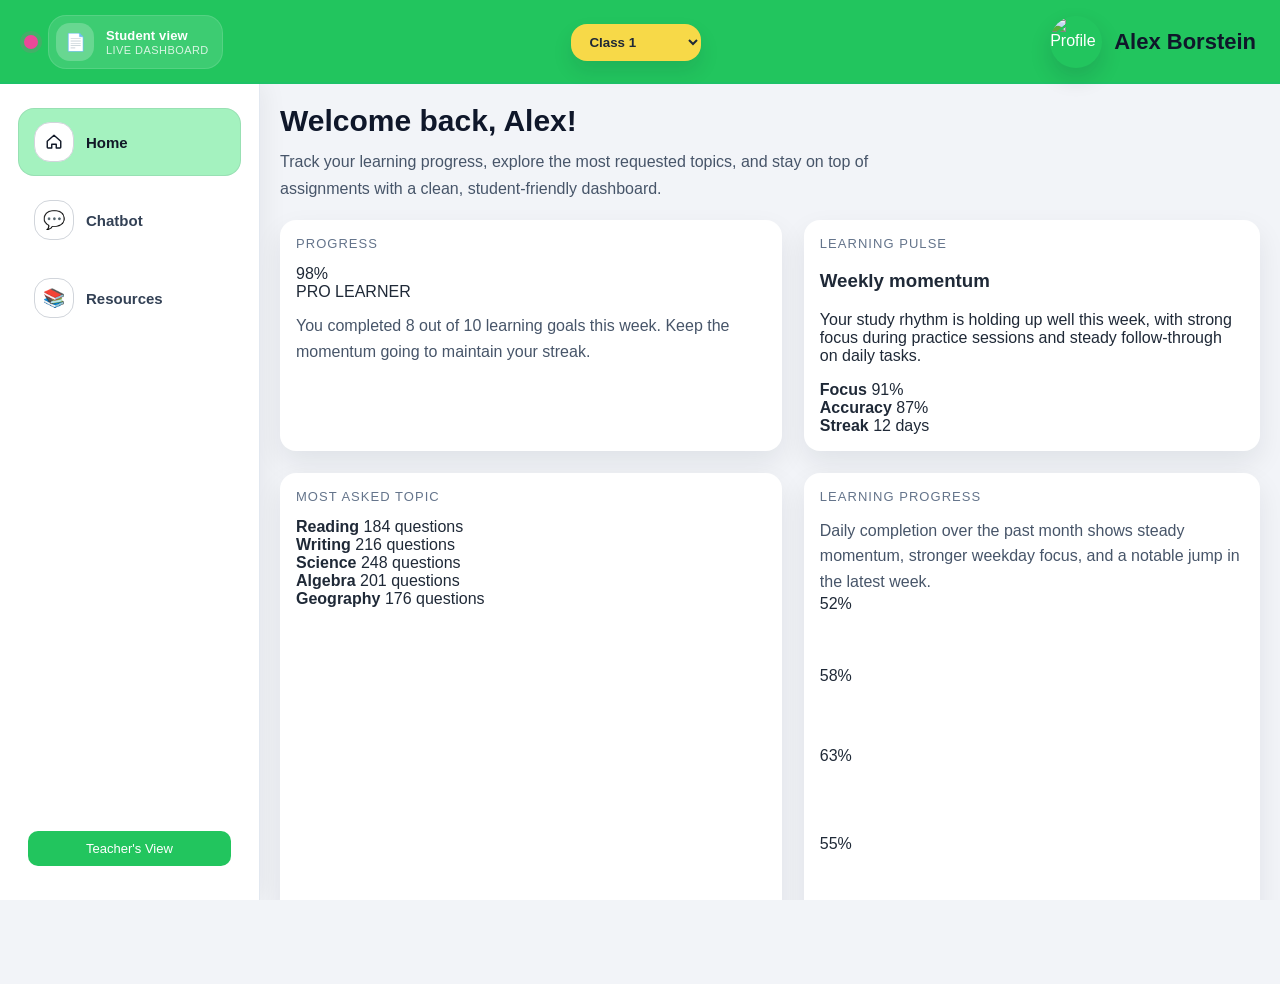
==== commit c3879d29: "Merge pull request #2 from MhaHabibAbdelkerim/main Design change" ====
--- a/index.html
+++ b/index.html
@@ -162,40 +162,46 @@
 
         <article class="card graph-card">
           <div class="card-title">Learning progress</div>
-          <p class="card-text">Weekly completion rates show consistent growth, with a strong boost in the most recent week. This trend indicates improved focus and engagement in your core lessons.</p>
+          <p class="card-text">Daily completion over the past month shows steady momentum, stronger weekday focus, and a notable jump in the latest week.</p>
           <div class="graph-chart">
-            <div class="bar" style="height: 72px;"></div>
-            <div class="bar" style="height: 85px;"></div>
-            <div class="bar" style="height: 90px;"></div>
-            <div class="bar" style="height: 98px;"></div>
-            <div class="bar" style="height: 105px;"></div>
-            <div class="bar" style="height: 110px;"></div>
-            <div class="bar" style="height: 118px;"></div>
-            <div class="bar" style="height: 120px;"></div>
-            <div class="bar" style="height: 130px;"></div>
-            <div class="bar" style="height: 140px;"></div>
-            <div class="bar" style="height: 145px;"></div>
-            <div class="bar" style="height: 152px;"></div>
-            <div class="bar active" style="height: 170px;"></div>
-            <div class="bar" style="height: 162px;"></div>
-            <div class="bar" style="height: 155px;"></div>
-            <div class="bar" style="height: 148px;"></div>
-            <div class="bar" style="height: 140px;"></div>
-            <div class="bar" style="height: 135px;"></div>
-            <div class="bar" style="height: 128px;"></div>
-            <div class="bar" style="height: 122px;"></div>
-            <div class="bar" style="height: 125px;"></div>
-            <div class="bar" style="height: 130px;"></div>
-            <div class="bar" style="height: 135px;"></div>
-            <div class="bar" style="height: 140px;"></div>
-            <div class="bar" style="height: 145px;"></div>
-          </div>
-          <div class="graph-footer">25-week trend • average score 86% • current streak 7 days</div>
+            <div class="bar" style="height: 72px;"><span>52%</span></div>
+            <div class="bar" style="height: 80px;"><span>58%</span></div>
+            <div class="bar" style="height: 88px;"><span>63%</span></div>
+            <div class="bar" style="height: 76px;"><span>55%</span></div>
+            <div class="bar" style="height: 92px;"><span>66%</span></div>
+            <div class="bar" style="height: 98px;"><span>70%</span></div>
+            <div class="bar week-end" style="height: 84px;"><span>60%</span></div>
+
+            <div class="bar" style="height: 100px;"><span>72%</span></div>
+            <div class="bar" style="height: 108px;"><span>76%</span></div>
+            <div class="bar" style="height: 112px;"><span>79%</span></div>
+            <div class="bar" style="height: 104px;"><span>74%</span></div>
+            <div class="bar" style="height: 118px;"><span>83%</span></div>
+            <div class="bar" style="height: 124px;"><span>86%</span></div>
+            <div class="bar week-end" style="height: 110px;"><span>78%</span></div>
+
+            <div class="bar" style="height: 122px;"><span>84%</span></div>
+            <div class="bar" style="height: 130px;"><span>89%</span></div>
+            <div class="bar" style="height: 126px;"><span>87%</span></div>
+            <div class="bar" style="height: 136px;"><span>92%</span></div>
+            <div class="bar" style="height: 140px;"><span>94%</span></div>
+            <div class="bar" style="height: 134px;"><span>91%</span></div>
+            <div class="bar week-end" style="height: 128px;"><span>88%</span></div>
+
+            <div class="bar" style="height: 138px;"><span>93%</span></div>
+            <div class="bar" style="height: 146px;"><span>96%</span></div>
+            <div class="bar" style="height: 142px;"><span>95%</span></div>
+            <div class="bar" style="height: 148px;"><span>97%</span></div>
+            <div class="bar" style="height: 152px;"><span>98%</span></div>
+            <div class="bar active" style="height: 156px;"><span>99%</span></div>
+            <div class="bar week-end" style="height: 150px;"><span>98%</span></div>
+          </div>
+          <div class="graph-footer">4-week trend • average completion 84% • best day 99% • current streak 11 days</div>
         </article>
 
         <article class="card assignment-card">
           <div class="assignment-title">Assignment</div>
-          <p class="due-text">Submit before: <strong>15th Oct, 12:00PM</strong></p>
+          <p class="due-text">Submit before: <strong style="color: #ef4444;">12th Jan, 12:00PM</strong></p>
           <p class="card-text">Need help finishing this task? Use the chatbot or review your resources to complete it with confidence.</p>
           <button class="upload-button">Upload</button>
         </article>
@@ -228,7 +234,10 @@
             <div class="leaderboard-top">
               <div class="leaderboard-crown">#1</div>
               <div class="leaderboard-top-copy">
-                <strong>Maya Patel</strong>
+                <div class="leader-top-name">
+                  <strong>Maya Patel</strong>
+                  <span class="champion-medal" aria-label="Champion">🏅</span>
+                </div>
                 <span>14 assignments completed</span>
               </div>
             </div>
@@ -237,7 +246,10 @@
               <div class="leaderboard-row leader-first">
                 <div class="leader-rank">1</div>
                 <div class="leader-student">
-                  <strong>Maya Patel</strong>
+                  <div class="leader-name-with-badge">
+                    <strong>Maya Patel</strong>
+                    <span class="champion-medal mini" aria-label="Champion">🏅</span>
+                  </div>
                   <span>2 ahead of the class</span>
                 </div>
                 <div class="leader-score">14</div>
